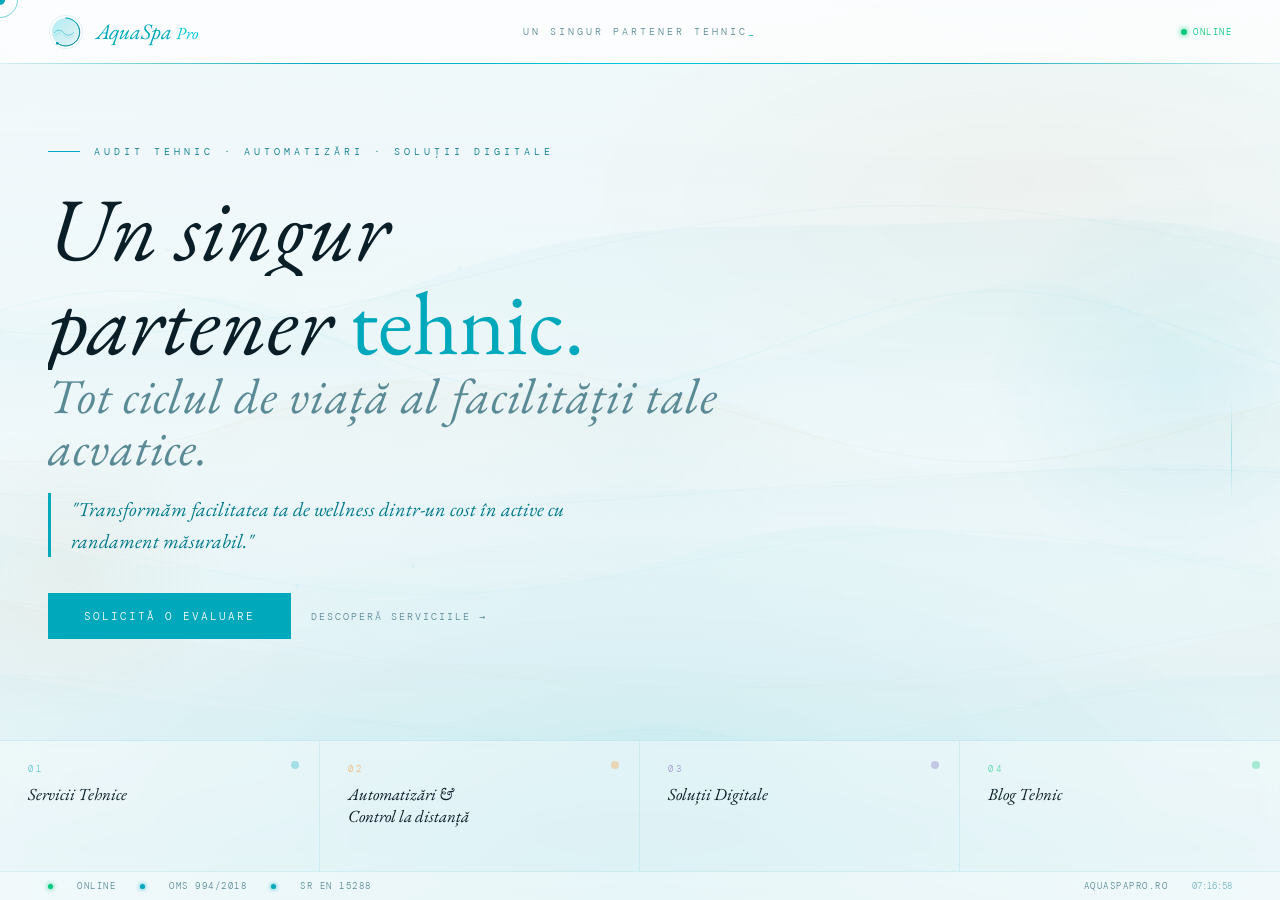
==== index.html @ 9b599cd8 "Remove incorrect legal entity association and add AquaSpa Pro structured data" ====
<!DOCTYPE html>
<html lang="ro">
<head>
<meta charset="UTF-8">
<meta name="viewport" content="width=device-width, initial-scale=1.0, maximum-scale=1.0, user-scalable=no">
<title>AquaSpa Pro</title>
<meta name="description" content="Proiectare, consultanta, automatizari si servicii tehnice pentru piscine, SPA si facilitati wellness - AquaSpa Pro.">
<link rel="canonical" href="https://www.aquaspapro.ro/">
<meta name="description" content="Proiectare, consultanță, automatizări și servicii tehnice pentru piscine, SPA și facilități wellness — AquaSpa Pro.">
<link rel="canonical" href="https://www.aquaspapro.ro/">
<link rel="preconnect" href="https://fonts.googleapis.com">
<link href="https://fonts.googleapis.com/css2?family=EB+Garamond:ital,wght@0,300;0,400;1,300;1,400&family=DM+Mono:wght@300;400&family=DM+Sans:wght@300;400;500&display=swap" rel="stylesheet">
<style>
*,*::before,*::after{box-sizing:border-box;margin:0;padding:0;}
:root{
  --teal:#00a8bc;--teal-light:#00c8dc;--teal-deep:#007a8a;--teal-pale:#e8f6f8;
  --gold:#c9a96e;--gold-light:#e8c98a;--gold-dark:#a07840;
  --coral:#ff6b6b;--coral-light:#ff8e8e;
  --green:#00c87a;--green-light:#00e890;
  --violet:#7c5cbf;--violet-light:#9b7de0;
  --amber:#ff9022;--amber-light:#ffb055;
  --white:#ffffff;--off-white:#f0f8fa;--light:#e0f2f5;
  --dark:#0a1e28;--mid:#1a3a45;--muted:#5a8a95;--text:#1a3a45;
  --serif:'EB Garamond',Georgia,serif;--mono:'DM Mono',monospace;--sans:'DM Sans',system-ui,sans-serif;
}
html,body{width:100%;height:100%;overflow:hidden;background:var(--off-white);color:var(--dark);font-family:var(--sans);font-weight:300;cursor:none;}

/* CURSOR */
#cursor{position:fixed;width:10px;height:10px;border-radius:50%;background:var(--teal);pointer-events:none;z-index:9999;transform:translate(-50%,-50%);transition:width .2s,height .2s,background .2s;}
#cursor-ring{position:fixed;width:36px;height:36px;border-radius:50%;border:1.5px solid rgba(0,168,188,0.5);pointer-events:none;z-index:9998;transform:translate(-50%,-50%);transition:width .15s,height .15s;}
body.hovering #cursor{width:16px;height:16px;background:var(--teal-light);}
body.hovering #cursor-ring{width:56px;height:56px;border-color:var(--teal);}

/* CANVAS */
#water-canvas{position:fixed;inset:0;width:100%;height:100%;z-index:0;}

/* LIGHT OVERLAY */
#overlay{position:fixed;inset:0;z-index:1;
  background:
    radial-gradient(ellipse 80% 60% at 50% 100%, rgba(0,168,188,0.12) 0%, transparent 70%),
    radial-gradient(ellipse 60% 40% at 80% 20%, rgba(201,169,110,0.08) 0%, transparent 60%),
    linear-gradient(180deg, rgba(240,248,250,0.85) 0%, rgba(240,248,250,0.5) 50%, rgba(220,240,244,0.9) 100%);
  pointer-events:none;
}

/* APP */
#app{position:fixed;inset:0;z-index:10;display:flex;flex-direction:column;}

/* HEADER */
header{
  display:grid;grid-template-columns:1fr auto 1fr;align-items:center;
  padding:0 48px;height:64px;
  background:rgba(255,255,255,0.7);
  backdrop-filter:blur(16px);
  border-bottom:1px solid rgba(0,168,188,0.15);
  position:relative;
}
header::after{
  content:'';position:absolute;bottom:-1px;left:0;right:0;height:1px;
  background:linear-gradient(90deg,transparent,var(--teal),var(--teal-light),var(--teal),transparent);
  animation:scanH 4s ease-in-out infinite;
}
@keyframes scanH{0%,100%{opacity:.4;}50%{opacity:1;}}

.logo{display:flex;align-items:center;gap:12px;text-decoration:none;}
.logo-text{font-family:var(--serif);font-style:italic;font-size:22px;}
.logo-text .a{color:var(--teal);}.logo-text .p{color:var(--teal-light);font-size:17px;}

.header-tagline{
  text-align:center;font-family:var(--mono);font-size:10px;
  letter-spacing:3px;text-transform:uppercase;color:var(--muted);
}
.header-tagline span{color:var(--teal);animation:blink 3s ease-in-out infinite;}
@keyframes blink{0%,90%,100%{opacity:1;}95%{opacity:.2;}}

.header-right{display:flex;justify-content:flex-end;align-items:center;gap:12px;}
.status-live{display:flex;align-items:center;gap:6px;font-family:var(--mono);font-size:9px;letter-spacing:1.5px;text-transform:uppercase;color:var(--green);}
.live-dot{width:6px;height:6px;border-radius:50%;background:var(--green);box-shadow:0 0 6px var(--green);animation:pd 2s infinite;}
@keyframes pd{0%,100%{opacity:1;}50%{opacity:.3;}}
.btn-portal{
  font-family:var(--mono);font-size:9px;letter-spacing:2px;text-transform:uppercase;
  color:var(--white);background:var(--teal);border:none;
  padding:8px 18px;cursor:none;text-decoration:none;
  transition:background .3s,transform .2s;
}
.btn-portal:hover{background:var(--teal-light);transform:translateY(-1px);}

/* HERO */
#hero{flex:1;display:flex;flex-direction:column;justify-content:center;padding:0 48px 20px;position:relative;}

.hero-pre{
  font-family:var(--mono);font-size:10px;letter-spacing:4px;text-transform:uppercase;
  color:var(--teal-deep);margin-bottom:24px;
  opacity:0;transform:translateY(20px);animation:sUp .8s ease .8s forwards;
  display:flex;align-items:center;gap:14px;
}
.hero-pre::before{content:'';width:32px;height:1px;background:var(--teal);}

.hero-title{
  font-family:var(--serif);font-style:italic;
  font-size:clamp(48px,7vw,96px);font-weight:300;line-height:1.05;max-width:800px;
}
.hero-title .ln{display:block;overflow:hidden;}
.hero-title .ln span{display:block;opacity:0;transform:translateY(100%);animation:lUp .9s cubic-bezier(.16,1,.3,1) forwards;}
.hero-title .ln:nth-child(1) span{animation-delay:1s;}
.hero-title .ln:nth-child(2) span{animation-delay:1.2s;}
.hero-title .ln:nth-child(3) span{animation-delay:1.4s;}
.hero-title em{font-style:normal;color:var(--teal);}
.hero-title .sub-line{font-size:.55em;color:var(--muted);letter-spacing:.02em;}

.hero-value{
  font-family:var(--serif);font-style:italic;font-size:clamp(15px,1.8vw,20px);
  color:var(--teal-deep);margin-top:20px;max-width:560px;line-height:1.6;
  border-left:3px solid var(--teal);padding-left:20px;
  opacity:0;animation:sUp .8s ease 1.8s forwards;
}

.hero-cta{
  margin-top:36px;display:flex;gap:20px;align-items:center;
  opacity:0;animation:sUp .8s ease 2s forwards;
}
.cta-main{
  font-family:var(--mono);font-size:11px;letter-spacing:2px;text-transform:uppercase;
  color:var(--white);background:var(--teal);border:none;
  padding:16px 36px;cursor:none;text-decoration:none;
  position:relative;overflow:hidden;transition:transform .2s;display:inline-block;
}
.cta-main::after{content:'';position:absolute;inset:0;background:var(--teal-light);transform:translateX(-101%);transition:transform .3s;}
.cta-main:hover{transform:translateY(-2px);}.cta-main:hover::after{transform:translateX(0);}
.cta-main span{position:relative;z-index:1;}
.cta-sec{
  font-family:var(--mono);font-size:10px;letter-spacing:2px;text-transform:uppercase;
  color:var(--muted);text-decoration:none;display:flex;align-items:center;gap:8px;transition:color .3s,gap .3s;
}
.cta-sec:hover{color:var(--teal);gap:14px;}

/* QUADRANTS */
#quads{
  display:grid;grid-template-columns:repeat(4,1fr);
  border-top:1px solid rgba(0,168,188,0.15);
  opacity:0;animation:fIn .8s ease 2.4s forwards;
  background:rgba(255,255,255,0.4);
  backdrop-filter:blur(8px);
}

.quad{
  padding:22px 28px;border-right:1px solid rgba(0,168,188,0.1);
  position:relative;overflow:hidden;cursor:none;
  text-decoration:none;color:var(--dark);
  transition:background .4s;display:block;
}
.quad:last-child{border-right:none;}

/* Each quad gets its own accent color */
.quad-1{--qc:var(--teal);}
.quad-2{--qc:var(--amber);}
.quad-3{--qc:var(--violet);}
.quad-4{--qc:var(--green);}

.quad:hover{background:rgba(255,255,255,0.6);}
.qline{
  position:absolute;top:0;left:0;right:0;height:3px;
  background:linear-gradient(90deg,transparent,var(--qc),transparent);
  transform:scaleX(0);transition:transform .5s ease;
}
.quad:hover .qline{transform:scaleX(1);}

.qnum{font-family:var(--mono);font-size:9px;letter-spacing:3px;color:var(--qc);margin-bottom:8px;opacity:0.6;}
.qtitle{
  font-family:var(--serif);font-style:italic;font-size:17px;
  color:var(--dark);margin-bottom:4px;line-height:1.3;
  transition:color .3s;
}
.quad:hover .qtitle{color:var(--qc);}
.qhint{
  font-size:11px;color:var(--muted);line-height:1.6;
  opacity:0;transform:translateY(6px);transition:opacity .3s,transform .3s;
}
.quad:hover .qhint{opacity:1;transform:translateY(0);}
.qarrow{
  position:absolute;right:18px;bottom:16px;font-size:16px;
  color:var(--qc);opacity:0;transition:opacity .3s,transform .3s;
}
.quad:hover .qarrow{opacity:1;transform:translateX(4px);}

/* quad color dot */
.qdot{
  position:absolute;right:20px;top:20px;
  width:8px;height:8px;border-radius:50%;
  background:var(--qc);opacity:0.3;
  transition:opacity .3s,transform .3s;
}
.quad:hover .qdot{opacity:0.8;transform:scale(1.4);}

/* STATUS BAR */
#sbar{
  display:flex;align-items:center;gap:24px;padding:8px 48px;
  border-top:1px solid rgba(0,168,188,0.12);
  background:rgba(255,255,255,0.6);backdrop-filter:blur(8px);
}
.sdot{width:5px;height:5px;border-radius:50%;}
.dg{background:var(--green);box-shadow:0 0 5px var(--green);animation:pd 2s infinite;}
.dt{background:var(--teal);box-shadow:0 0 4px var(--teal);}
.dgo{background:var(--gold);box-shadow:0 0 4px var(--gold);}
.stxt{font-family:var(--mono);font-size:9px;letter-spacing:1.5px;color:var(--muted);text-transform:uppercase;}
.ssep{flex:1;}
#clk{font-family:var(--mono);font-size:9px;color:rgba(0,120,138,0.5);}

/* DECORATIVE ELEMENTS */
.deco-circle-1{
  position:fixed;right:-100px;top:20%;width:400px;height:400px;border-radius:50%;
  background:radial-gradient(circle,rgba(0,168,188,0.08) 0%,transparent 70%);
  pointer-events:none;z-index:2;
  animation:floatCircle 6s ease-in-out infinite;
}
.deco-circle-2{
  position:fixed;left:-80px;bottom:20%;width:300px;height:300px;border-radius:50%;
  background:radial-gradient(circle,rgba(201,169,110,0.07) 0%,transparent 70%);
  pointer-events:none;z-index:2;
  animation:floatCircle 8s ease-in-out infinite reverse;
}
@keyframes floatCircle{0%,100%{transform:translateY(0);}50%{transform:translateY(-20px);}}

.vline{position:fixed;right:48px;top:50%;transform:translateY(-50%);width:1px;height:100px;z-index:5;background:linear-gradient(180deg,transparent,rgba(0,168,188,0.3),transparent);opacity:0;animation:fIn 1s ease 2.5s forwards;}

@keyframes fIn{from{opacity:0;}to{opacity:1;}}
@keyframes sUp{to{opacity:1;transform:translateY(0);}}
@keyframes lUp{to{opacity:1;transform:translateY(0);}}

@media(max-width:768px){
  html,body{overflow:auto;cursor:auto;}
  #cursor,#cursor-ring{display:none;}
  header{padding:0 20px;grid-template-columns:1fr 1fr;}
  .header-tagline{display:none;}
  #hero{padding:0 24px 16px;}
  .hero-title{font-size:clamp(38px,10vw,56px);}
  #quads{grid-template-columns:1fr 1fr;}
  #sbar{padding:8px 24px;flex-wrap:wrap;gap:12px;}
  .deco-circle-1,.deco-circle-2,.vline{display:none;}
}
</style>
<script type="application/ld+json">{"@context":"https://schema.org","@type":"Organization","name":"AquaSpa Pro","url":"https://www.aquaspapro.ro/"}</script>
</head>
<body>
<div id="cursor"></div>
<div id="cursor-ring"></div>
<canvas id="water-canvas"></canvas>
<div id="overlay"></div>
<div class="deco-circle-1"></div>
<div class="deco-circle-2"></div>
<div class="vline"></div>

<div id="app">
  <!-- HEADER -->
  <header>
    <a href="#" class="logo">
      <svg xmlns="http://www.w3.org/2000/svg" viewBox="0 0 200 200" width="36" height="36">
        <defs>
          <linearGradient id="g1" x1="0%" y1="0%" x2="100%" y2="100%"><stop offset="0%" stop-color="#00b4c8"/><stop offset="100%" stop-color="#007a8a"/></linearGradient>
          <linearGradient id="g2" x1="0%" y1="0%" x2="100%" y2="100%"><stop offset="0%" stop-color="#00c8dc" stop-opacity="0.3"/><stop offset="100%" stop-color="#00a0b4" stop-opacity="0.08"/></linearGradient>
          <filter id="gw"><feGaussianBlur stdDeviation="3" result="b"/><feMerge><feMergeNode in="b"/><feMergeNode in="SourceGraphic"/></feMerge></filter>
        </defs>
        <circle cx="100" cy="100" r="92" fill="none" stroke="url(#g1)" stroke-width="1.5" opacity="0.4"/>
        <circle cx="100" cy="100" r="78" fill="url(#g2)"/>
        <path d="M100,22 A78,78 0 1,1 51,162" fill="none" stroke="url(#g1)" stroke-width="4" stroke-linecap="round" filter="url(#gw)"/>
        <circle cx="51" cy="162" r="6.5" fill="url(#g1)" filter="url(#gw)"/>
        <path d="M36,104 C52,85 70,85 87,104 C104,123 122,123 142,104" fill="none" stroke="#00a8bc" stroke-width="3" stroke-linecap="round"/>
        <path d="M39,120 C55,101 73,101 90,120 C107,139 124,139 142,121" fill="none" stroke="#00a8bc" stroke-width="1.5" stroke-linecap="round" opacity="0.5"/>
      </svg>
      <div class="logo-text"><span class="a">AquaSpa</span> <span class="p">Pro</span></div>
    </a>

    <div class="header-tagline">Un singur partener tehnic<span>_</span></div>

    <div class="header-right">
      <div class="status-live"><div class="live-dot"></div>Online</div>
    </div>
  </header>

  <!-- HERO -->
  <section id="hero">
    <div class="hero-pre">Audit tehnic · Automatizări · Soluții digitale</div>
    <h1 class="hero-title">
      <span class="ln"><span>Un singur</span></span>
      <span class="ln"><span>partener <em>tehnic.</em></span></span>
      <span class="ln"><span class="sub-line">Tot ciclul de viață al facilității tale acvatice.</span></span>
    </h1>
    <p class="hero-value">"Transformăm facilitatea ta de wellness dintr-un cost în active cu randament măsurabil."</p>
    <div class="hero-cta">
      <a href="mailto:office@aquaspapro.ro" class="cta-main"><span>Solicită o evaluare</span></a>
      <a href="servicii-tehnice.html" class="cta-sec">Descoperă serviciile →</a>
    </div>
  </section>

  <!-- QUADRANTS -->
  <div id="quads">
    <a href="servicii-tehnice.html" class="quad quad-1">
      <div class="qline"></div>
      <div class="qdot"></div>
      <div class="qnum">01</div>
      <div class="qtitle">Servicii Tehnice</div>
      <div class="qhint">Audit · Eficientizare · Conformitate · Mentenanță</div>
      <div class="qarrow">→</div>
    </a>
    <a href="automatizari.html" class="quad quad-2">
      <div class="qline"></div>
      <div class="qdot"></div>
      <div class="qnum">02</div>
      <div class="qtitle">Automatizări &<br>Control la distanță</div>
      <div class="qhint">Controllere · WiFi · Alerte automate</div>
      <div class="qarrow">→</div>
    </a>
    <a href="solutii-digitale.html" class="quad quad-3">
      <div class="qline"></div>
      <div class="qdot"></div>
      <div class="qnum">03</div>
      <div class="qtitle">Soluții Digitale</div>
      <div class="qhint">FacilityOS · Monitorizare dedicată</div>
      <div class="qarrow">→</div>
    </a>
    <a href="blog.html" class="quad quad-4">
      <div class="qline"></div>
      <div class="qdot"></div>
      <div class="qnum">04</div>
      <div class="qtitle">Blog Tehnic</div>
      <div class="qhint">OMS 994/2018 · Hidraulică · Chimie</div>
      <div class="qarrow">→</div>
    </a>
  </div>

  <!-- STATUS BAR -->
  <div id="sbar">
    <div class="sdot dg"></div><div class="stxt">Online</div>
    <div class="sdot dt"></div><div class="stxt">OMS 994/2018</div>
    <div class="sdot dt"></div><div class="stxt">SR EN 15288</div>
    <div class="ssep"></div>
    <div class="stxt">aquaspapro.ro</div>
    <div id="clk"></div>
  </div>
</div>

<script>
// CURSOR
const cur=document.getElementById('cursor'),ring=document.getElementById('cursor-ring');
let mx=0,my=0,rx=0,ry=0;
document.addEventListener('mousemove',e=>{mx=e.clientX;my=e.clientY;cur.style.left=mx+'px';cur.style.top=my+'px';});
(function a(){rx+=(mx-rx)*.12;ry+=(my-ry)*.12;ring.style.left=rx+'px';ring.style.top=ry+'px';requestAnimationFrame(a);})();
document.querySelectorAll('a,button').forEach(el=>{
  el.addEventListener('mouseenter',()=>document.body.classList.add('hovering'));
  el.addEventListener('mouseleave',()=>document.body.classList.remove('hovering'));
});

// WATER — light teal waves on pale background
const cv=document.getElementById('water-canvas'),cx=cv.getContext('2d');
let W,H,t=0;
function rsz(){W=cv.width=window.innerWidth;H=cv.height=window.innerHeight;}
rsz();window.addEventListener('resize',rsz);

const WV=[];
for(let i=0;i<8;i++) WV.push({
  amp:20+Math.random()*50,freq:.003+Math.random()*.005,
  spd:.15+Math.random()*.35,ph:Math.random()*Math.PI*2,
  yB:.3+(i/8)*.65,al:.04+Math.random()*.08,lw:.5+Math.random()*1.5,
  color: i%3===0?'rgba(0,168,188,A)': i%3===1?'rgba(0,200,220,A)':'rgba(201,169,110,A)'
});

let mX=W/2,mY=H/2;
document.addEventListener('mousemove',e=>{mX=e.clientX;mY=e.clientY;});

const pts=[];
for(let i=0;i<60;i++) pts.push({
  x:Math.random()*2000,y:Math.random()*1200,
  vx:(Math.random()-.5)*.3,vy:-Math.random()*.4-.1,
  r:Math.random()*2+.5,a:Math.random()*.15+.03,lf:Math.random(),
  c:Math.random()>.7?'rgba(201,169,110,A)':'rgba(0,168,188,A)'
});

(function draw(){
  cx.clearRect(0,0,W,H);

  // subtle bg gradient
  const bg=cx.createRadialGradient(W*.5,H*.8,0,W*.5,H*.8,W*.8);
  bg.addColorStop(0,'rgba(0,168,188,0.06)');bg.addColorStop(1,'rgba(240,248,250,0)');
  cx.fillStyle=bg;cx.fillRect(0,0,W,H);

  // mouse ripple
  const mg=cx.createRadialGradient(mX,mY,0,mX,mY,160);
  mg.addColorStop(0,'rgba(0,168,188,0.04)');mg.addColorStop(1,'rgba(0,168,188,0)');
  cx.fillStyle=mg;cx.fillRect(0,0,W,H);

  WV.forEach((w,i)=>{
    const yB=H*w.yB;
    const mi=Math.exp(-Math.pow((0-mX)/400,2))*Math.sin(t+i)*8;
    cx.beginPath();cx.moveTo(0,yB);
    for(let x=0;x<=W;x+=4){
      const mif=Math.exp(-Math.pow((x-mX)/350,2))*Math.sin(t*2+i)*8;
      cx.lineTo(x,yB+Math.sin(x*w.freq+t*w.spd+w.ph)*w.amp+Math.sin(x*w.freq*2.3+t*w.spd*.7)*(w.amp*.25)+mif);
    }
    cx.lineTo(W,H);cx.lineTo(0,H);cx.closePath();
    const col=w.color.replace('A',w.al*.7);
    const gr=cx.createLinearGradient(0,yB-w.amp,0,yB+w.amp*2);
    gr.addColorStop(0,w.color.replace('A',w.al));gr.addColorStop(1,w.color.replace('A',0));
    cx.fillStyle=gr;cx.fill();
    // stroke
    cx.beginPath();cx.moveTo(0,yB+Math.sin(w.ph)*w.amp);
    for(let x=0;x<=W;x+=4) cx.lineTo(x,yB+Math.sin(x*w.freq+t*w.spd+w.ph)*w.amp);
    cx.strokeStyle=w.color.replace('A',w.al*1.8);cx.lineWidth=w.lw;cx.stroke();
  });

  // particles
  pts.forEach(p=>{
    p.x+=p.vx;p.y+=p.vy;p.lf+=.0015;
    if(p.y<-5||p.lf>1){p.x=Math.random()*W;p.y=H+5;p.lf=0;}
    const al=p.a*Math.sin(p.lf*Math.PI);
    cx.beginPath();cx.arc(p.x,p.y,p.r,0,Math.PI*2);
    cx.fillStyle=p.c.replace('A',al);cx.fill();
  });

  t+=.016;requestAnimationFrame(draw);
})();

// CLOCK
(function tick(){document.getElementById('clk').textContent=new Date().toLocaleTimeString('ro-RO',{hour12:false});setTimeout(tick,1000);})();
</script>
</body>
</html>
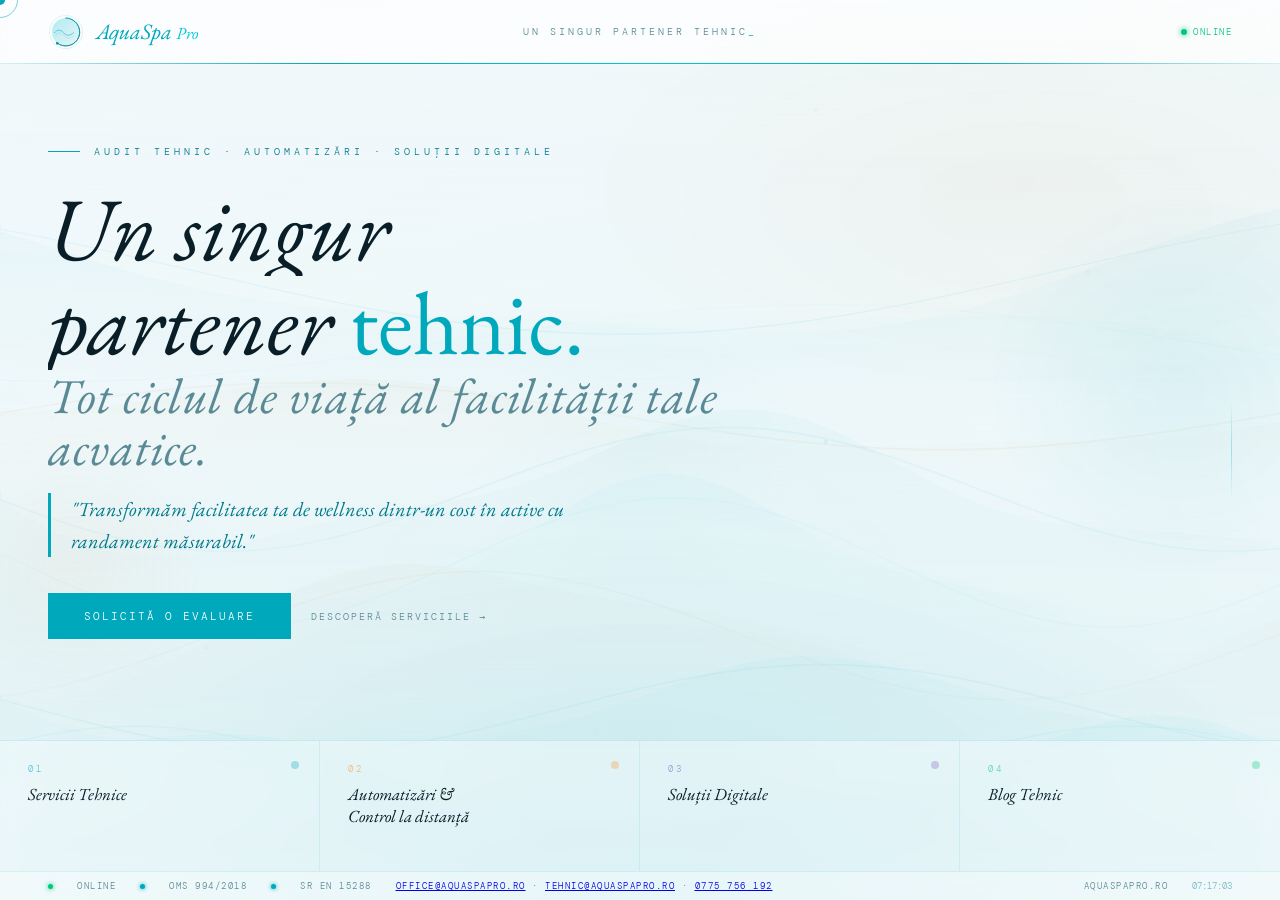
==== commit 3e3a1288: "Add AquaSpa Pro contact details" ====
--- a/index.html
+++ b/index.html
@@ -239,7 +239,7 @@
   .deco-circle-1,.deco-circle-2,.vline{display:none;}
 }
 </style>
-<script type="application/ld+json">{"@context":"https://schema.org","@type":"Organization","name":"AquaSpa Pro","url":"https://www.aquaspapro.ro/"}</script>
+<script type="application/ld+json">{"@context":"https://schema.org","@type":"Organization","name":"AquaSpa Pro","url":"https://www.aquaspapro.ro/","email":["mailto:office@aquaspapro.ro","mailto:tehnic@aquaspapro.ro"],"telephone":"+40775756192"}</script>
 </head>
 <body>
 <div id="cursor"></div>
@@ -333,6 +333,7 @@
     <div class="sdot dg"></div><div class="stxt">Online</div>
     <div class="sdot dt"></div><div class="stxt">OMS 994/2018</div>
     <div class="sdot dt"></div><div class="stxt">SR EN 15288</div>
+    <div class="stxt"><a href="mailto:office@aquaspapro.ro">office@aquaspapro.ro</a> · <a href="mailto:tehnic@aquaspapro.ro">tehnic@aquaspapro.ro</a> · <a href="tel:+40775756192">0775 756 192</a></div>
     <div class="ssep"></div>
     <div class="stxt">aquaspapro.ro</div>
     <div id="clk"></div>
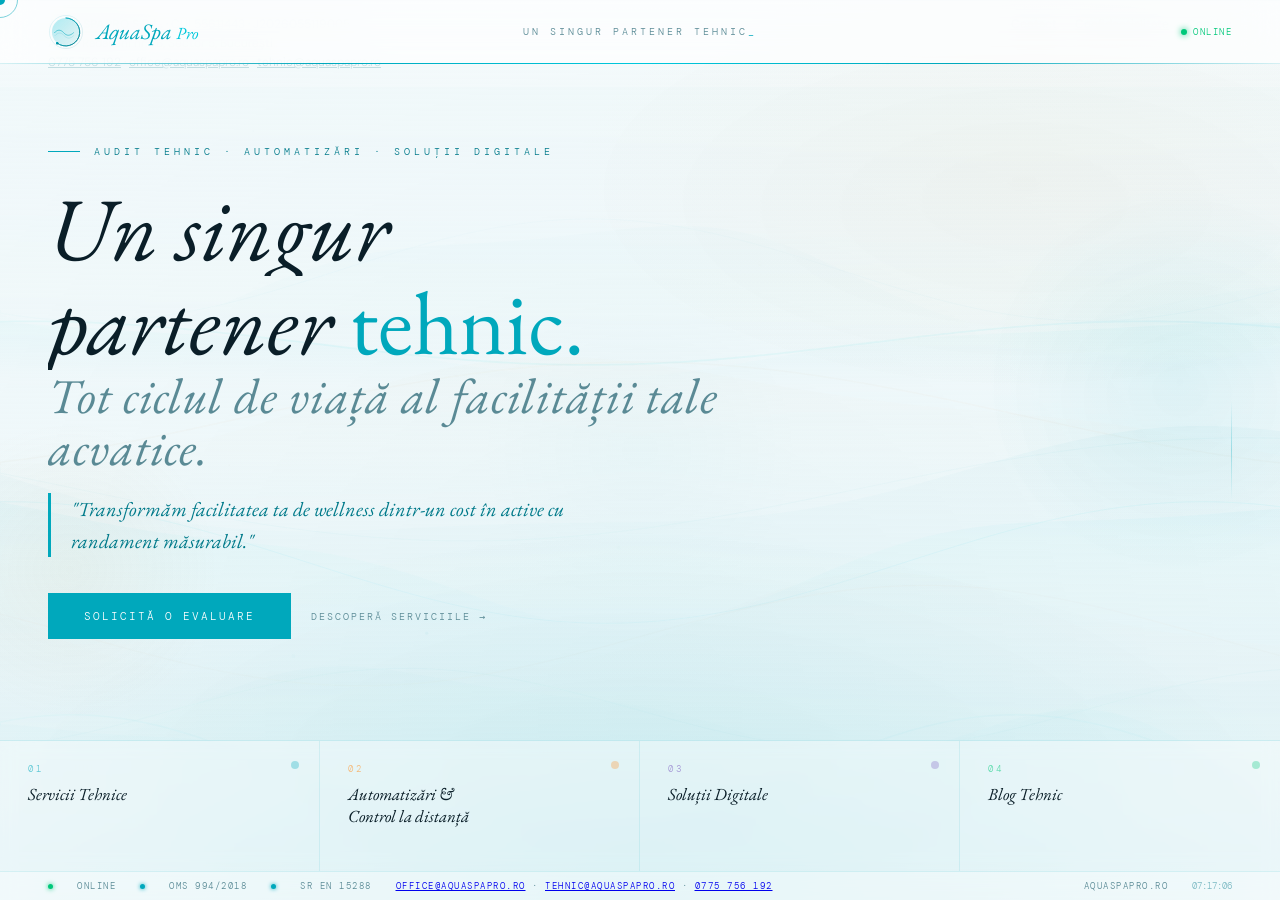
==== commit c4cbf716: "Add legal identity footer and improve accessibility" ====
--- a/index.html
+++ b/index.html
@@ -4,8 +4,6 @@
 <meta charset="UTF-8">
 <meta name="viewport" content="width=device-width, initial-scale=1.0, maximum-scale=1.0, user-scalable=no">
 <title>AquaSpa Pro</title>
-<meta name="description" content="Proiectare, consultanta, automatizari si servicii tehnice pentru piscine, SPA si facilitati wellness - AquaSpa Pro.">
-<link rel="canonical" href="https://www.aquaspapro.ro/">
 <meta name="description" content="Proiectare, consultanță, automatizări și servicii tehnice pentru piscine, SPA și facilități wellness — AquaSpa Pro.">
 <link rel="canonical" href="https://www.aquaspapro.ro/">
 <link rel="preconnect" href="https://fonts.googleapis.com">
@@ -238,8 +236,9 @@
   #sbar{padding:8px 24px;flex-wrap:wrap;gap:12px;}
   .deco-circle-1,.deco-circle-2,.vline{display:none;}
 }
+.legal-footer{background:#fff;color:#173843;border-top:1px solid #b8dfe5;padding:14px 48px;font-size:12px;line-height:1.6;display:flex;justify-content:space-between;gap:24px;flex-wrap:wrap}.legal-footer strong{color:#073b45}.legal-footer a{color:#006f7d;text-decoration:underline}.legal-links{display:flex;gap:18px;flex-wrap:wrap}@media(max-width:768px){.legal-footer{padding:14px 24px}#app{position:relative;min-height:100vh}html,body{height:auto;overflow:auto}}
 </style>
-<script type="application/ld+json">{"@context":"https://schema.org","@type":"Organization","name":"AquaSpa Pro","url":"https://www.aquaspapro.ro/","email":["mailto:office@aquaspapro.ro","mailto:tehnic@aquaspapro.ro"],"telephone":"+40775756192"}</script>
+<script type="application/ld+json">{"@context":"https://schema.org","@type":"Organization","name":"AquaSpa Pro","legalName":"AQUASPAPRO S.R.L.","url":"https://www.aquaspapro.ro/","email":["mailto:office@aquaspapro.ro","mailto:tehnic@aquaspapro.ro"],"telephone":"+40775756192","taxID":"55611443","address":{"@type":"PostalAddress","streetAddress":"Aleea Rădășeni nr. 7B","addressLocality":"București","addressRegion":"Sector 5","addressCountry":"RO"}}</script>
 </head>
 <body>
 <div id="cursor"></div>
@@ -339,6 +338,10 @@
     <div id="clk"></div>
   </div>
 </div>
+<footer class="legal-footer" aria-label="Informații juridice și contact">
+<div><strong>AQUASPAPRO S.R.L.</strong> · CUI 55611443 · J2026055119005<br>Aleea Rădășeni nr. 7B, Sector 5, București<br><a href="tel:+40775756192">0775 756 192</a> · <a href="mailto:office@aquaspapro.ro">office@aquaspapro.ro</a> · <a href="mailto:tehnic@aquaspapro.ro">tehnic@aquaspapro.ro</a></div>
+<nav class="legal-links" aria-label="Informații legale"><a href="contact.html">Contact</a><a href="confidentialitate.html">Confidențialitate</a><a href="cookies.html">Cookies</a></nav>
+</footer>
 
 <script>
 // CURSOR
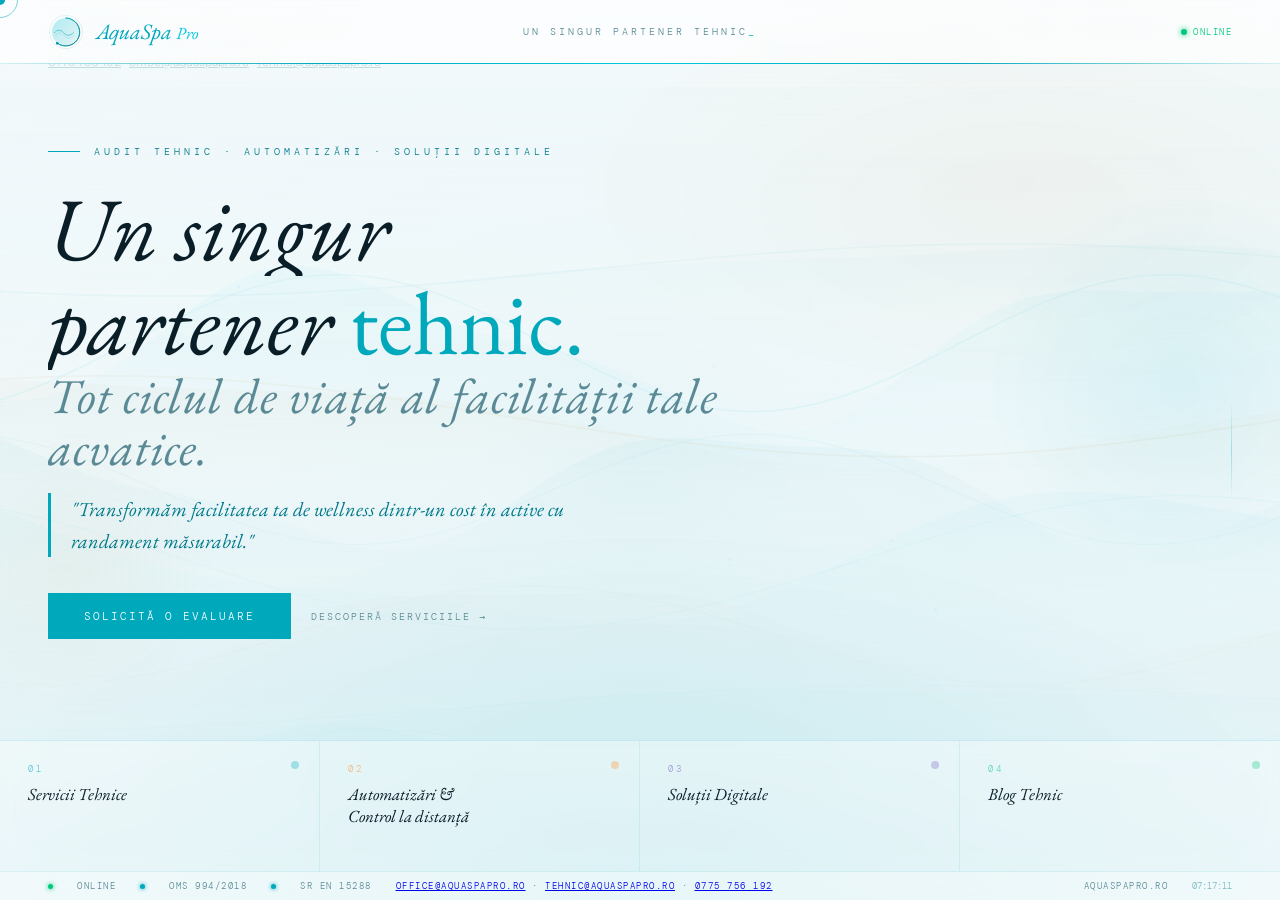
==== commit e2abb95c: "Add current ANPC SAL consumer information" ====
--- a/index.html
+++ b/index.html
@@ -237,6 +237,7 @@
   .deco-circle-1,.deco-circle-2,.vline{display:none;}
 }
 .legal-footer{background:#fff;color:#173843;border-top:1px solid #b8dfe5;padding:14px 48px;font-size:12px;line-height:1.6;display:flex;justify-content:space-between;gap:24px;flex-wrap:wrap}.legal-footer strong{color:#073b45}.legal-footer a{color:#006f7d;text-decoration:underline}.legal-links{display:flex;gap:18px;flex-wrap:wrap}@media(max-width:768px){.legal-footer{padding:14px 24px}#app{position:relative;min-height:100vh}html,body{height:auto;overflow:auto}}
+.anpc-sal{display:inline-flex;align-items:center;margin-top:8px;font-weight:600;color:#006f7d;text-decoration:underline}
 </style>
 <script type="application/ld+json">{"@context":"https://schema.org","@type":"Organization","name":"AquaSpa Pro","legalName":"AQUASPAPRO S.R.L.","url":"https://www.aquaspapro.ro/","email":["mailto:office@aquaspapro.ro","mailto:tehnic@aquaspapro.ro"],"telephone":"+40775756192","taxID":"55611443","address":{"@type":"PostalAddress","streetAddress":"Aleea Rădășeni nr. 7B","addressLocality":"București","addressRegion":"Sector 5","addressCountry":"RO"}}</script>
 </head>
@@ -340,7 +341,7 @@
 </div>
 <footer class="legal-footer" aria-label="Informații juridice și contact">
 <div><strong>AQUASPAPRO S.R.L.</strong> · CUI 55611443 · J2026055119005<br>Aleea Rădășeni nr. 7B, Sector 5, București<br><a href="tel:+40775756192">0775 756 192</a> · <a href="mailto:office@aquaspapro.ro">office@aquaspapro.ro</a> · <a href="mailto:tehnic@aquaspapro.ro">tehnic@aquaspapro.ro</a></div>
-<nav class="legal-links" aria-label="Informații legale"><a href="contact.html">Contact</a><a href="confidentialitate.html">Confidențialitate</a><a href="cookies.html">Cookies</a></nav>
+<nav class="legal-links" aria-label="Informații legale"><a class="anpc-sal" href="https://reclamatiisal.anpc.ro/" rel="noopener noreferrer">Soluționarea Alternativă a Litigiilor (SAL)</a><a href="contact.html">Contact</a><a href="confidentialitate.html">Confidențialitate</a><a href="cookies.html">Cookies</a></nav>
 </footer>
 
 <script>
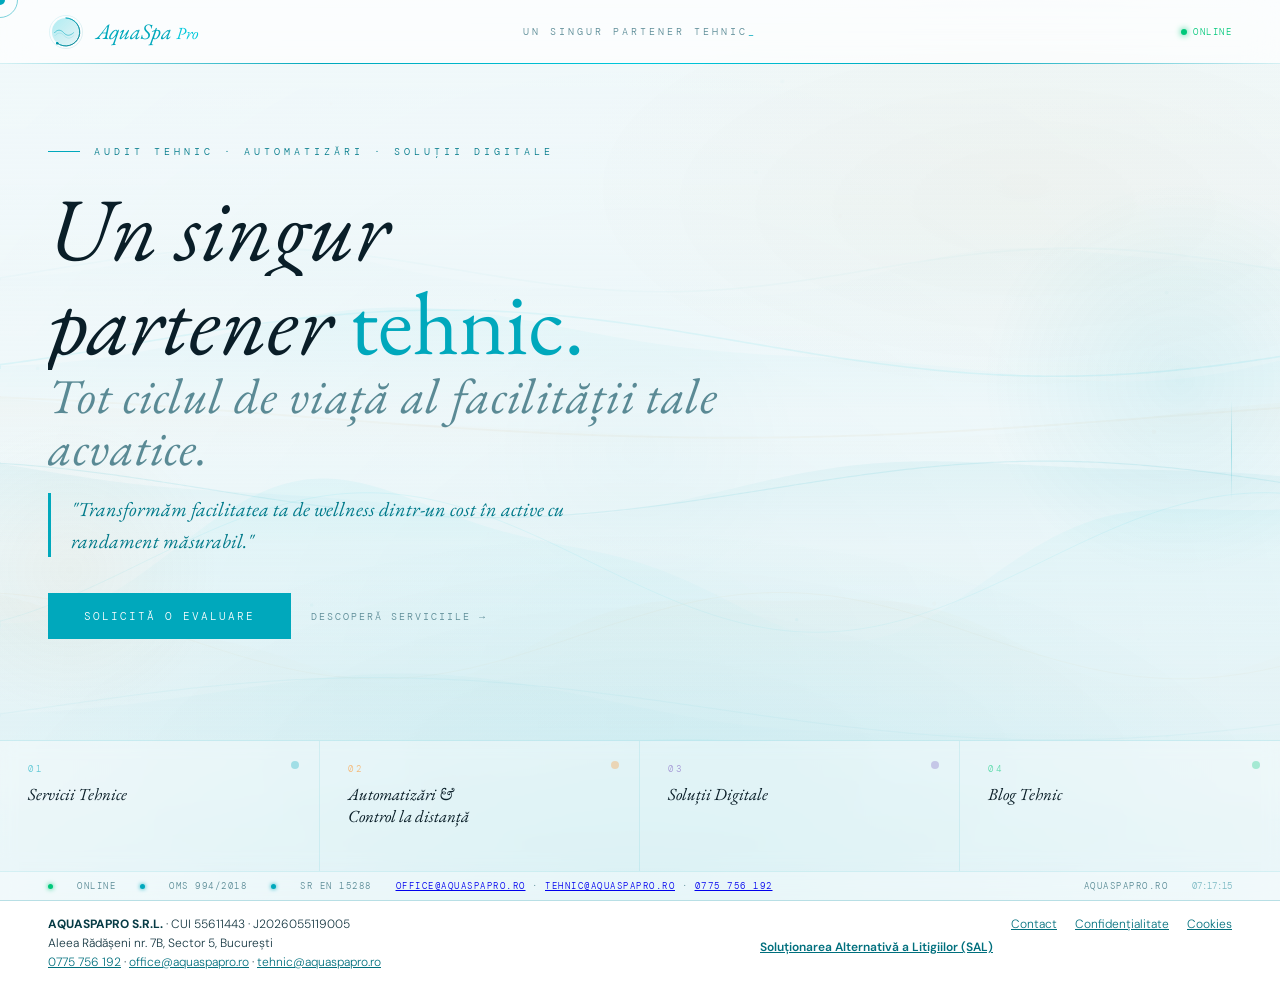
==== commit fc98356b: "Fix legal footer visibility and cookie identity" ====
--- a/index.html
+++ b/index.html
@@ -238,6 +238,9 @@
 }
 .legal-footer{background:#fff;color:#173843;border-top:1px solid #b8dfe5;padding:14px 48px;font-size:12px;line-height:1.6;display:flex;justify-content:space-between;gap:24px;flex-wrap:wrap}.legal-footer strong{color:#073b45}.legal-footer a{color:#006f7d;text-decoration:underline}.legal-links{display:flex;gap:18px;flex-wrap:wrap}@media(max-width:768px){.legal-footer{padding:14px 24px}#app{position:relative;min-height:100vh}html,body{height:auto;overflow:auto}}
 .anpc-sal{display:inline-flex;align-items:center;margin-top:8px;font-weight:600;color:#006f7d;text-decoration:underline}
+/* LEGAL FOOTER VISIBILITY FIX */
+html,body{height:auto;min-height:100%;overflow:auto}
+#app{position:relative;inset:auto;min-height:100vh}
 </style>
 <script type="application/ld+json">{"@context":"https://schema.org","@type":"Organization","name":"AquaSpa Pro","legalName":"AQUASPAPRO S.R.L.","url":"https://www.aquaspapro.ro/","email":["mailto:office@aquaspapro.ro","mailto:tehnic@aquaspapro.ro"],"telephone":"+40775756192","taxID":"55611443","address":{"@type":"PostalAddress","streetAddress":"Aleea Rădășeni nr. 7B","addressLocality":"București","addressRegion":"Sector 5","addressCountry":"RO"}}</script>
 </head>
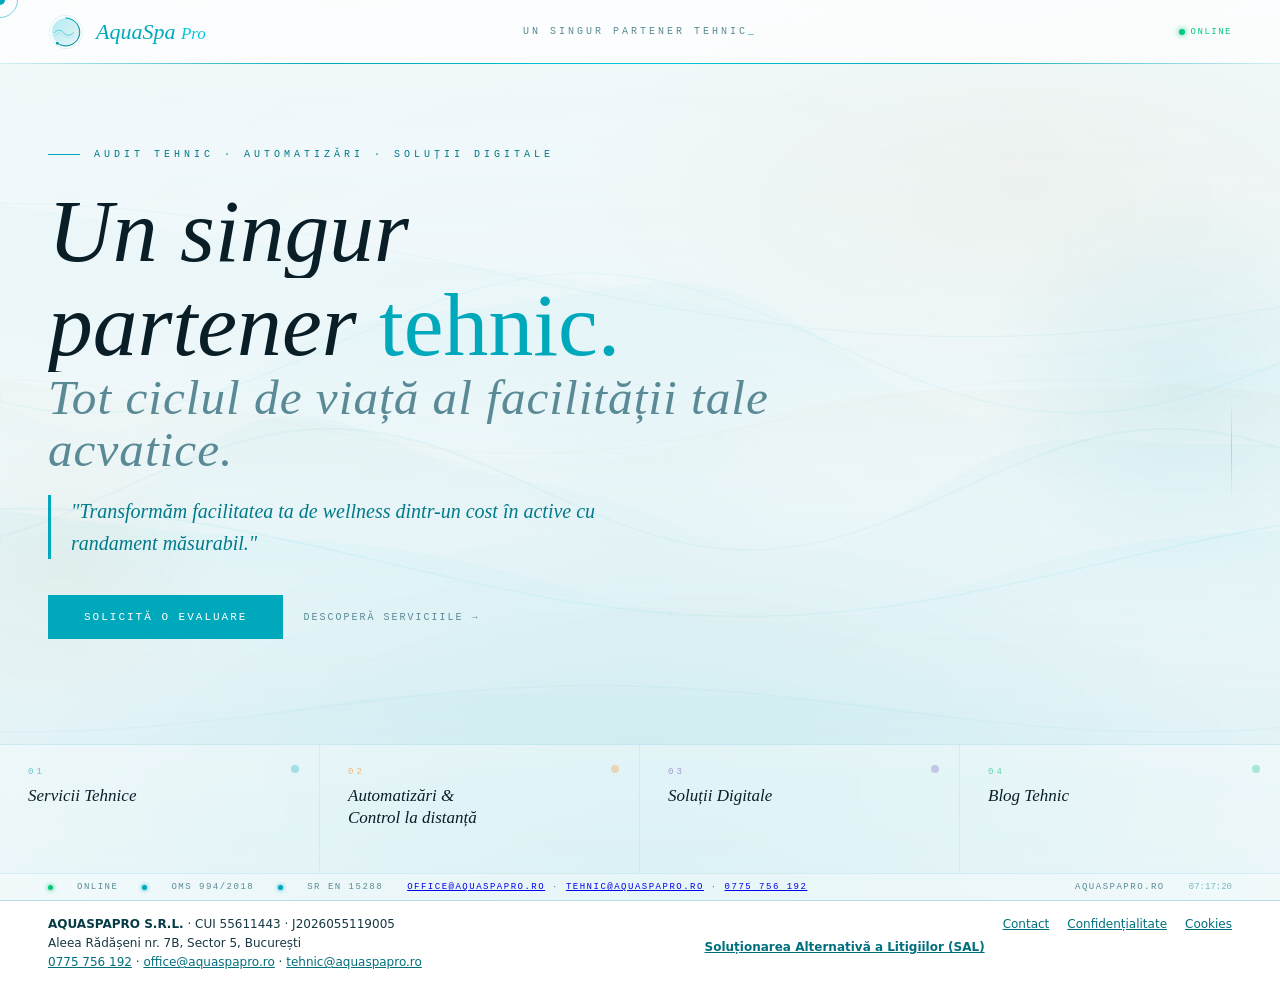
==== commit 5110883b: "Remove external Google Fonts dependency" ====
--- a/index.html
+++ b/index.html
@@ -6,8 +6,6 @@
 <title>AquaSpa Pro</title>
 <meta name="description" content="Proiectare, consultanță, automatizări și servicii tehnice pentru piscine, SPA și facilități wellness — AquaSpa Pro.">
 <link rel="canonical" href="https://www.aquaspapro.ro/">
-<link rel="preconnect" href="https://fonts.googleapis.com">
-<link href="https://fonts.googleapis.com/css2?family=EB+Garamond:ital,wght@0,300;0,400;1,300;1,400&family=DM+Mono:wght@300;400&family=DM+Sans:wght@300;400;500&display=swap" rel="stylesheet">
 <style>
 *,*::before,*::after{box-sizing:border-box;margin:0;padding:0;}
 :root{
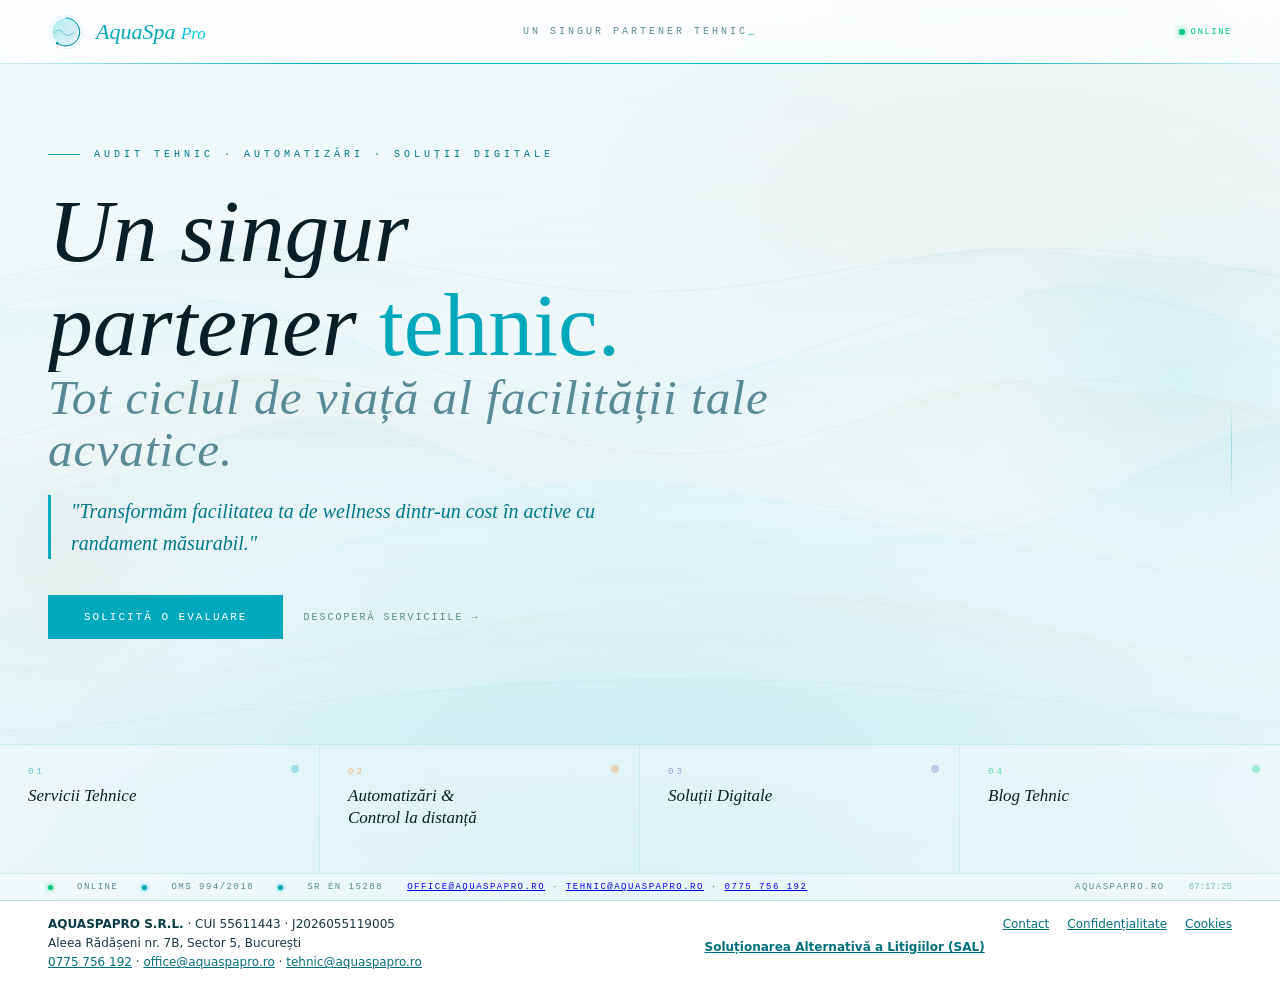
==== commit 415bb84e: "Improve keyboard focus cursor and reduced motion accessibility" ====
--- a/index.html
+++ b/index.html
@@ -239,6 +239,10 @@
 /* LEGAL FOOTER VISIBILITY FIX */
 html,body{height:auto;min-height:100%;overflow:auto}
 #app{position:relative;inset:auto;min-height:100vh}
+/* ACCESSIBILITY */
+:focus-visible{outline:3px solid #007a8a;outline-offset:3px}
+@media (pointer:fine){html,body,a,button{cursor:auto!important}#cursor,#cursor-ring{display:none!important}}
+@media (prefers-reduced-motion:reduce){*,*::before,*::after{animation-duration:.01ms!important;animation-iteration-count:1!important;transition-duration:.01ms!important;scroll-behavior:auto!important}}
 </style>
 <script type="application/ld+json">{"@context":"https://schema.org","@type":"Organization","name":"AquaSpa Pro","legalName":"AQUASPAPRO S.R.L.","url":"https://www.aquaspapro.ro/","email":["mailto:office@aquaspapro.ro","mailto:tehnic@aquaspapro.ro"],"telephone":"+40775756192","taxID":"55611443","address":{"@type":"PostalAddress","streetAddress":"Aleea Rădășeni nr. 7B","addressLocality":"București","addressRegion":"Sector 5","addressCountry":"RO"}}</script>
 </head>
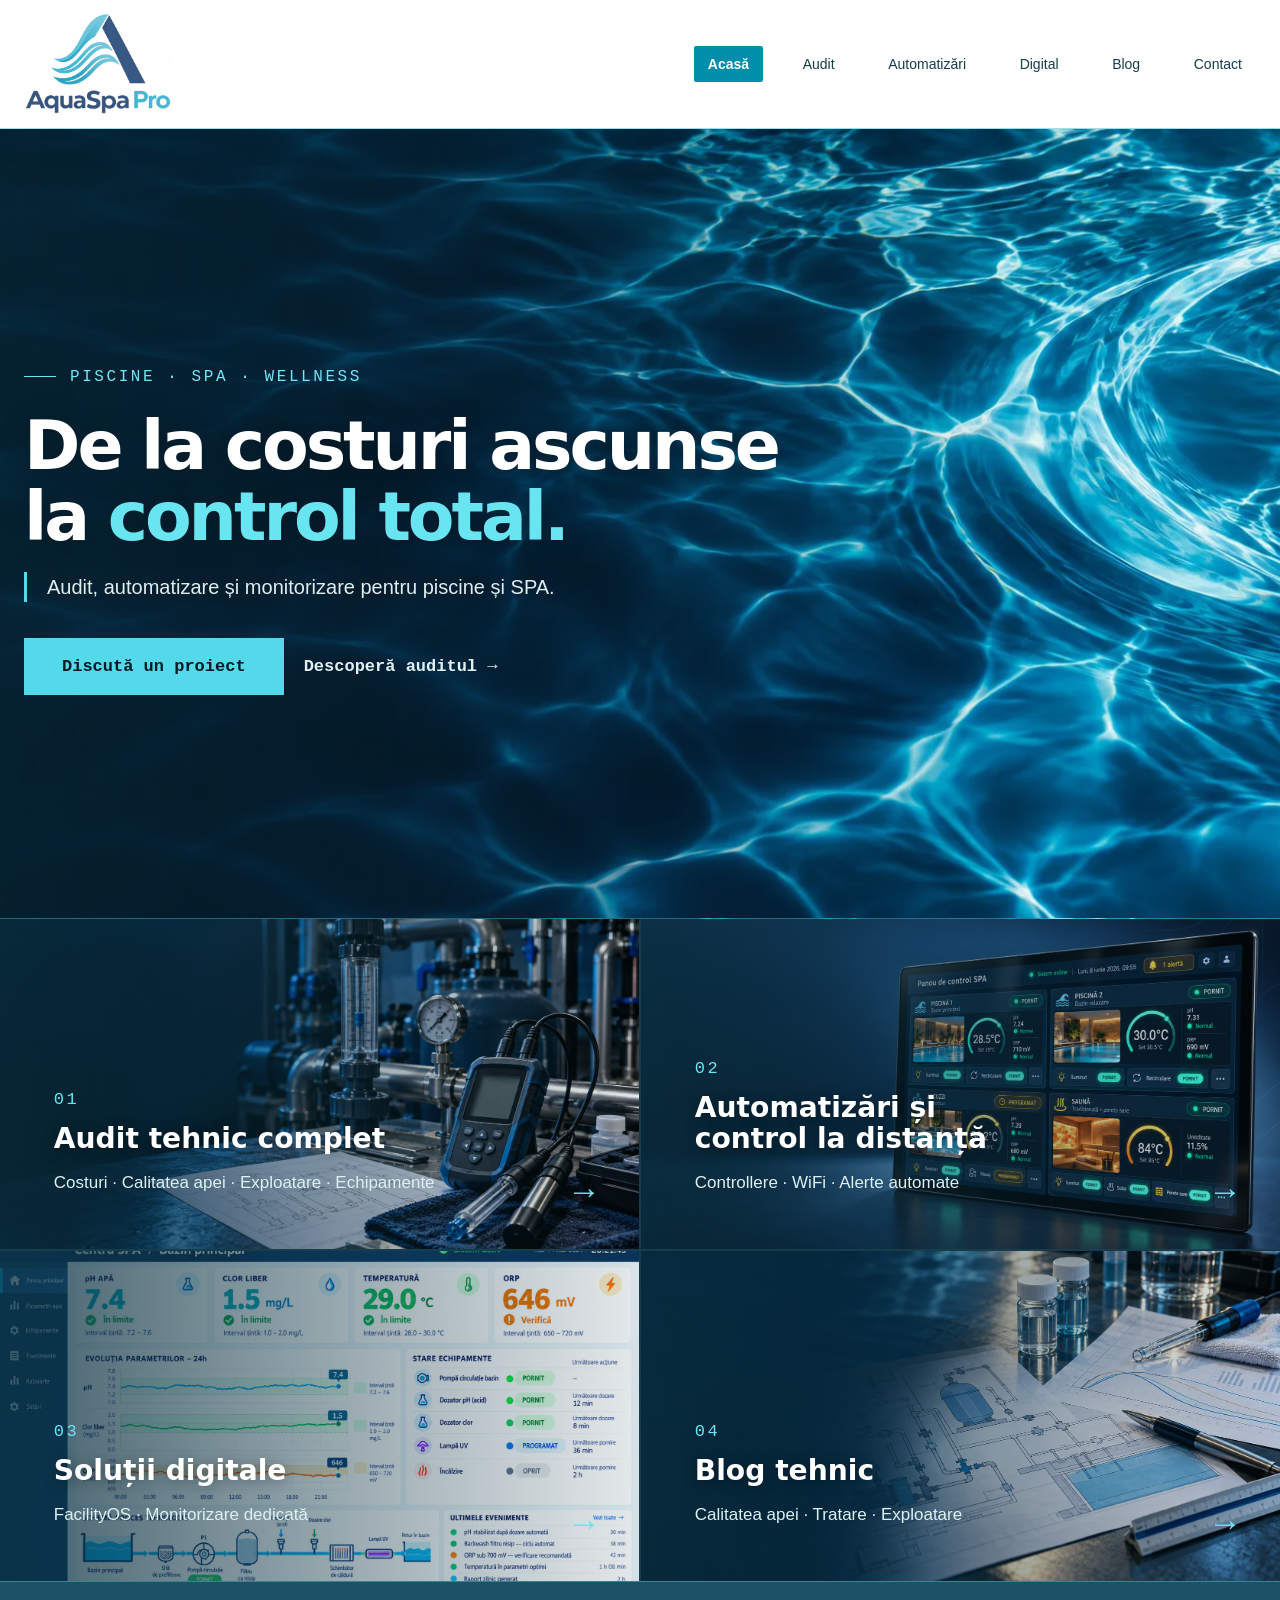
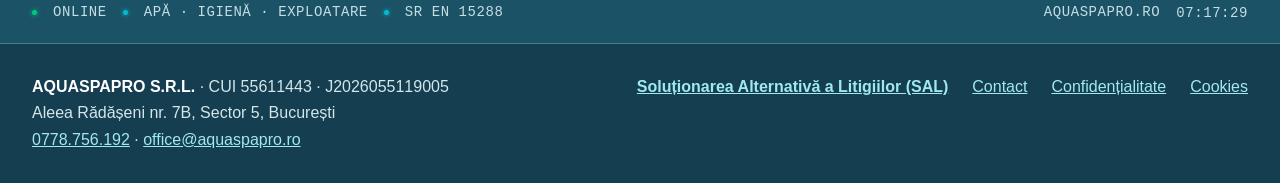
==== commit f8867fd0: "Implement approved AquaSpa Pro site updates" ====
--- a/index.html
+++ b/index.html
@@ -2,8 +2,8 @@
 <html lang="ro">
 <head>
 <meta charset="UTF-8">
-<meta name="viewport" content="width=device-width, initial-scale=1.0, maximum-scale=1.0, user-scalable=no">
-<title>AquaSpa Pro</title>
+<meta name="viewport" content="width=device-width, initial-scale=1.0">
+<title>AquaSpa Pro — Piscine, SPA și wellness</title>
 <meta name="description" content="Proiectare, consultanță, automatizări și servicii tehnice pentru piscine, SPA și facilități wellness — AquaSpa Pro.">
 <link rel="canonical" href="https://www.aquaspapro.ro/">
 <style>
@@ -170,12 +170,12 @@
 .quad:hover .qtitle{color:var(--qc);}
 .qhint{
   font-size:11px;color:var(--muted);line-height:1.6;
-  opacity:0;transform:translateY(6px);transition:opacity .3s,transform .3s;
+  opacity:1;transform:none;transition:opacity .3s,transform .3s;
 }
 .quad:hover .qhint{opacity:1;transform:translateY(0);}
 .qarrow{
   position:absolute;right:18px;bottom:16px;font-size:16px;
-  color:var(--qc);opacity:0;transition:opacity .3s,transform .3s;
+  color:var(--qc);opacity:1;transition:opacity .3s,transform .3s;
 }
 .quad:hover .qarrow{opacity:1;transform:translateX(4px);}
 
@@ -243,10 +243,41 @@
 :focus-visible{outline:3px solid #007a8a;outline-offset:3px}
 @media (pointer:fine){html,body,a,button{cursor:auto!important}#cursor,#cursor-ring{display:none!important}}
 @media (prefers-reduced-motion:reduce){*,*::before,*::after{animation-duration:.01ms!important;animation-iteration-count:1!important;transition-duration:.01ms!important;scroll-behavior:auto!important}}
+
+/* Remodel: clear navigation, readable service cards, fluid page height. */
+#app{min-height:0}
+header{display:flex;justify-content:space-between;gap:24px;min-height:78px;height:auto;padding:12px max(24px,calc((100vw - 1280px)/2));}
+.home-nav{display:flex;align-items:center;gap:clamp(12px,2vw,28px);flex-wrap:wrap;justify-content:flex-end}
+.home-nav a{color:#315b66;text-decoration:none;font-size:14px;font-weight:500;white-space:nowrap;padding:10px 2px}
+.home-nav a:hover{color:#007a8a}
+.home-nav .home-contact{color:#fff;background:#007a8a;padding:12px 18px;border-radius:4px}
+.home-nav .home-contact:hover{color:#fff;background:#075e6a}
+#hero{min-height:520px;padding:80px max(24px,calc((100vw - 1280px)/2)) 64px}
+.hero-title{max-width:1000px;font-style:normal;font-weight:400;font-size:clamp(48px,7vw,102px);letter-spacing:-.04em}
+.hero-title em{font-style:italic}
+.hero-value{max-width:660px;font-family:var(--sans);font-style:normal;font-size:clamp(17px,1.8vw,22px);color:#315b66;line-height:1.55}
+.hero-pre{font-size:13px;letter-spacing:.12em}
+.hero-cta{flex-wrap:wrap}
+.cta-main,.cta-sec{font-size:14px;letter-spacing:0;text-transform:none}
+#quads{max-width:1280px;width:100%;margin:auto;gap:12px;padding:12px 24px 32px;border:0;background:transparent}
+.quad{min-height:170px;padding:24px;background:#fff;border:1px solid #d4e8eb;border-radius:6px;box-shadow:0 12px 32px rgba(10,50,65,.06)}
+.quad:last-child{border-right:1px solid #d4e8eb}
+.qnum{font-size:12px}.qtitle{font-style:normal;font-size:clamp(20px,2vw,26px)}
+.qhint{font-size:14px;color:#456b75;line-height:1.5;margin-top:8px}
+.qarrow{font-size:22px}
+#sbar{padding:12px max(24px,calc((100vw - 1280px)/2));flex-wrap:wrap}
+.stxt{font-size:12px;letter-spacing:.04em;line-height:1.5}
+.legal-footer{padding:24px max(24px,calc((100vw - 1280px)/2));font-size:14px}
+@media(max-width:900px){header{align-items:flex-start;flex-direction:column}.home-nav{justify-content:flex-start;gap:8px 18px}.home-nav a{padding:8px 0}.home-nav .home-contact{padding:8px 14px}#hero{min-height:0;padding-top:72px;padding-bottom:64px}#quads{grid-template-columns:repeat(2,minmax(0,1fr))}}
+@media(max-width:600px){#hero{padding-top:58px}.hero-title{font-size:clamp(44px,12vw,68px)}#quads{grid-template-columns:1fr}.quad{min-height:140px}.hero-cta{align-items:flex-start;flex-direction:column}.stxt{font-size:12px}}
 </style>
-<script type="application/ld+json">{"@context":"https://schema.org","@type":"Organization","name":"AquaSpa Pro","legalName":"AQUASPAPRO S.R.L.","url":"https://www.aquaspapro.ro/","email":["mailto:office@aquaspapro.ro","mailto:tehnic@aquaspapro.ro"],"telephone":"+40775756192","taxID":"55611443","address":{"@type":"PostalAddress","streetAddress":"Aleea Rădășeni nr. 7B","addressLocality":"București","addressRegion":"Sector 5","addressCountry":"RO"}}</script>
+<link rel="stylesheet" href="visual-direction.css">
+<link rel="stylesheet" href="motion.css?v=20261009-3">
+<link rel="stylesheet" href="site-system.css?v=20261112">
+<link rel="stylesheet" href="request-form.css?v=20261112">
+<script type="application/ld+json">{"@context":"https://schema.org","@type":"Organization","name":"AquaSpa Pro","legalName":"AQUASPAPRO S.R.L.","url":"https://www.aquaspapro.ro/","email":["mailto:office@aquaspapro.ro","mailto:tehnic@aquaspapro.ro"],"telephone":"+40778756192","taxID":"55611443","address":{"@type":"PostalAddress","streetAddress":"Aleea Rădășeni nr. 7B","addressLocality":"București","addressRegion":"Sector 5","addressCountry":"RO"}}</script>
 </head>
-<body>
+<body class="home">
 <div id="cursor"></div>
 <div id="cursor-ring"></div>
 <canvas id="water-canvas"></canvas>
@@ -258,7 +289,7 @@
 <div id="app">
   <!-- HEADER -->
   <header>
-    <a href="#" class="logo">
+    <a href="index.html" class="logo" aria-label="AquaSpa Pro, pagina principală">
       <svg xmlns="http://www.w3.org/2000/svg" viewBox="0 0 200 200" width="36" height="36">
         <defs>
           <linearGradient id="g1" x1="0%" y1="0%" x2="100%" y2="100%"><stop offset="0%" stop-color="#00b4c8"/><stop offset="100%" stop-color="#007a8a"/></linearGradient>
@@ -275,25 +306,27 @@
       <div class="logo-text"><span class="a">AquaSpa</span> <span class="p">Pro</span></div>
     </a>
 
-    <div class="header-tagline">Un singur partener tehnic<span>_</span></div>
-
-    <div class="header-right">
-      <div class="status-live"><div class="live-dot"></div>Online</div>
-    </div>
+    <nav class="home-nav" aria-label="Navigare principală">
+      <a href="index.html" class="active" aria-current="page">Acasă</a>
+      <a href="servicii-tehnice.html">Audit</a>
+      <a href="automatizari.html">Automatizări</a>
+      <a href="solutii-digitale.html">Digital</a>
+      <a href="blog.html">Blog</a>
+      <a href="contact.html" class="home-contact">Contact</a>
+    </nav>
   </header>
 
   <!-- HERO -->
   <section id="hero">
-    <div class="hero-pre">Audit tehnic · Automatizări · Soluții digitale</div>
+    <div class="hero-pre">Piscine · SPA · wellness</div>
     <h1 class="hero-title">
-      <span class="ln"><span>Un singur</span></span>
-      <span class="ln"><span>partener <em>tehnic.</em></span></span>
-      <span class="ln"><span class="sub-line">Tot ciclul de viață al facilității tale acvatice.</span></span>
+      <span class="ln"><span>De la costuri ascunse</span></span>
+      <span class="ln"><span>la <em>control total.</em></span></span>
     </h1>
-    <p class="hero-value">"Transformăm facilitatea ta de wellness dintr-un cost în active cu randament măsurabil."</p>
+    <p class="hero-value">Audit, automatizare și monitorizare pentru piscine și SPA.</p>
     <div class="hero-cta">
-      <a href="mailto:office@aquaspapro.ro" class="cta-main"><span>Solicită o evaluare</span></a>
-      <a href="servicii-tehnice.html" class="cta-sec">Descoperă serviciile →</a>
+      <a href="contact.html" class="cta-main" data-request-service="general"><span>Discută un proiect</span></a>
+      <a href="servicii-tehnice.html" class="cta-sec">Descoperă auditul →</a>
     </div>
   </section>
 
@@ -303,15 +336,15 @@
       <div class="qline"></div>
       <div class="qdot"></div>
       <div class="qnum">01</div>
-      <div class="qtitle">Servicii Tehnice</div>
-      <div class="qhint">Audit · Eficientizare · Conformitate · Mentenanță</div>
+      <div class="qtitle">Audit tehnic complet</div>
+      <div class="qhint">Costuri · Calitatea apei · Exploatare · Echipamente</div>
       <div class="qarrow">→</div>
     </a>
     <a href="automatizari.html" class="quad quad-2">
       <div class="qline"></div>
       <div class="qdot"></div>
       <div class="qnum">02</div>
-      <div class="qtitle">Automatizări &<br>Control la distanță</div>
+      <div class="qtitle">Automatizări și<br>control la distanță</div>
       <div class="qhint">Controllere · WiFi · Alerte automate</div>
       <div class="qarrow">→</div>
     </a>
@@ -319,7 +352,7 @@
       <div class="qline"></div>
       <div class="qdot"></div>
       <div class="qnum">03</div>
-      <div class="qtitle">Soluții Digitale</div>
+      <div class="qtitle">Soluții digitale</div>
       <div class="qhint">FacilityOS · Monitorizare dedicată</div>
       <div class="qarrow">→</div>
     </a>
@@ -327,8 +360,8 @@
       <div class="qline"></div>
       <div class="qdot"></div>
       <div class="qnum">04</div>
-      <div class="qtitle">Blog Tehnic</div>
-      <div class="qhint">OMS 994/2018 · Hidraulică · Chimie</div>
+      <div class="qtitle">Blog tehnic</div>
+      <div class="qhint">Calitatea apei · Tratare · Exploatare</div>
       <div class="qarrow">→</div>
     </a>
   </div>
@@ -336,19 +369,19 @@
   <!-- STATUS BAR -->
   <div id="sbar">
     <div class="sdot dg"></div><div class="stxt">Online</div>
-    <div class="sdot dt"></div><div class="stxt">OMS 994/2018</div>
+    <div class="sdot dt"></div><div class="stxt">Apă · Igienă · Exploatare</div>
     <div class="sdot dt"></div><div class="stxt">SR EN 15288</div>
-    <div class="stxt"><a href="mailto:office@aquaspapro.ro">office@aquaspapro.ro</a> · <a href="mailto:tehnic@aquaspapro.ro">tehnic@aquaspapro.ro</a> · <a href="tel:+40775756192">0775 756 192</a></div>
     <div class="ssep"></div>
     <div class="stxt">aquaspapro.ro</div>
     <div id="clk"></div>
   </div>
 </div>
 <footer class="legal-footer" aria-label="Informații juridice și contact">
-<div><strong>AQUASPAPRO S.R.L.</strong> · CUI 55611443 · J2026055119005<br>Aleea Rădășeni nr. 7B, Sector 5, București<br><a href="tel:+40775756192">0775 756 192</a> · <a href="mailto:office@aquaspapro.ro">office@aquaspapro.ro</a> · <a href="mailto:tehnic@aquaspapro.ro">tehnic@aquaspapro.ro</a></div>
+<div><strong>AQUASPAPRO S.R.L.</strong> · CUI 55611443 · J2026055119005<br>Aleea Rădășeni nr. 7B, Sector 5, București<br><a href="tel:+40778756192">0778.756.192</a> · <a href="mailto:office@aquaspapro.ro">office@aquaspapro.ro</a></div>
 <nav class="legal-links" aria-label="Informații legale"><a class="anpc-sal" href="https://reclamatiisal.anpc.ro/" rel="noopener noreferrer">Soluționarea Alternativă a Litigiilor (SAL)</a><a href="contact.html">Contact</a><a href="confidentialitate.html">Confidențialitate</a><a href="cookies.html">Cookies</a></nav>
 </footer>
 
+<script src="request-form.js?v=20261112" defer></script>
 <script>
 // CURSOR
 const cur=document.getElementById('cursor'),ring=document.getElementById('cursor-ring');
@@ -433,4 +466,4 @@
 (function tick(){document.getElementById('clk').textContent=new Date().toLocaleTimeString('ro-RO',{hour12:false});setTimeout(tick,1000);})();
 </script>
 </body>
-</html>+</html>
--- a/visual-direction.css
+++ b/visual-direction.css
@@ -0,0 +1,561 @@
+/* Visual concept: architectural water, hard contrast, existing copy. */
+:root {
+  --teal:#08b7d1;
+  --teal-light:#53d9e9;
+  --teal-deep:#087d94;
+  --dark:#081e2b;
+  --mid:#173746;
+  --muted:#4a6976;
+  --off-white:#f4f8f9;
+}
+body { background:#f4f8f9; color:var(--dark); }
+#water-canvas, #overlay, .deco-circle-1, .deco-circle-2, .vline { display:none!important; }
+
+/* One navigation treatment across the main pages. */
+body.home header,
+body.interior > nav {
+  background:#fff;
+  border-bottom:1px solid #9ddde5;
+  box-shadow:0 8px 30px rgba(3,35,48,.12);
+  backdrop-filter:none;
+}
+body.home header, body.interior > nav { min-height:112px; box-sizing:border-box; }
+body.home header { position:sticky; top:0; z-index:100; }
+body.home header::after, body.interior > nav::after { display:none; }
+body.home .logo, body.interior .nav-logo {
+  display:block; width:154px; height:104px; flex:none;
+  background:url('logo-alb.png') left center/contain no-repeat;
+}
+body.home .logo svg, body.home .logo-text,
+body.interior .nav-logo svg, body.interior .nav-logo .logo-text { display:none; }
+body.home .home-nav a, body.interior .nav-links a {
+  color:#173d4b; padding:10px 14px; border-radius:2px;
+}
+body.home .home-nav a:hover, body.interior .nav-links a:hover {
+  color:#007d94; background:#e8f6f8;
+}
+body.home .home-nav a.active, body.interior .nav-links a.active {
+  background:#008eaa!important; color:#fff!important; font-weight:700;
+}
+body.home .home-nav .home-contact:not(.active), body.interior .nav-links .nav-cta:not(.active) {
+  background:transparent!important; color:#173d4b!important; font-weight:500;
+}
+body.home .home-nav .home-contact:not(.active):hover, body.interior .nav-links .nav-cta:not(.active):hover {
+  background:#e8f6f8!important; color:#007d94!important;
+}
+body.home .home-nav a.active:hover, body.interior .nav-links a.active:hover { background:#006d82!important; }
+
+/* The homepage image supplies the impact; live text stays selectable and readable. */
+body.home #app { background:#071b27; }
+body.home #hero {
+  min-height:min(790px,calc(100svh - 78px));
+  background-image:linear-gradient(90deg,rgba(3,16,26,.80) 0%,rgba(3,16,26,.48) 42%,rgba(3,16,26,.10) 78%),url('hero-water-concept.webp');
+  background-size:cover;
+  background-position:center 48%;
+  border-bottom:1px solid rgba(83,217,233,.38);
+}
+body.home .hero-pre { color:#70e6f2; }
+body.home .hero-pre::before { background:#70e6f2; }
+body.home .hero-title { color:#fff; max-width:1050px; text-shadow:0 3px 30px rgba(0,0,0,.24); }
+body.home .hero-title em { color:#69e5f2; }
+body.home .hero-value { color:#e0edf0; border-left-color:#53d9e9; }
+body.home .cta-main { color:#061b26; background:#53d9e9; font-weight:700; }
+body.home .cta-main::after { background:#fff; }
+body.home .cta-sec { color:#e1f1f4; font-weight:600; }
+body.home .cta-sec:hover { color:#70e6f2; }
+body.home #quads { max-width:none; padding:28px max(24px,calc((100vw - 1280px)/2)) 48px; gap:14px; margin:0; background:#071b27; }
+body.home .quad { background:#fff; border:1px solid #c5dce2; box-shadow:0 16px 34px rgba(0,0,0,.22); border-radius:2px; }
+body.home .quad:last-child { border-right:1px solid #c5dce2; }
+body.home .quad:hover { background:#eaf9fb; transform:translateY(-4px); }
+body.home .qnum { opacity:1; color:#087d94; }
+body.home .qtitle { color:#081e2b; font-weight:600; }
+body.home .qhint { color:#315565; }
+body.home .qarrow { color:#087d94; }
+body.home #sbar { background:#0c2937; border-color:#1a4553; }
+body.home #sbar .stxt, body.home #sbar #clk { color:#c5dee4; }
+body.home #sbar a { color:#c5eef2; }
+
+/* Interior content is crisp and grounded rather than translucent. */
+body.interior .page-hero { background:#0b2837; border-color:#155367; padding-top:56px; padding-bottom:48px; }
+body.interior .page-title, body.interior .page-title em { color:#fff; font-style:normal; font-weight:500; }
+body.interior .page-title em { color:#69e5f2; }
+body.interior .page-sub { color:#d3e7eb; opacity:1; }
+body.interior .svc-list, body.interior .left-panel { background:#e9f1f3; }
+body.interior .detail-panel, body.interior .right-panel { background:#f4f8f9; }
+body.interior .detail-card, body.interior .article-card { background:#fff; border-color:#cbdfe4; box-shadow:0 14px 32px rgba(7,31,43,.09); }
+body.interior .svc-item-name, body.interior .article-excerpt { color:#365c6b; }
+body.interior .svc-item.active { background:#d2edf2; }
+body.interior .svc-item.active .svc-item-name { color:#081e2b; font-weight:700; }
+body.interior .dc-title, body.interior .article-title { color:#081e2b; }
+body.interior .dc-desc, body.interior .dc-delivers li { color:#264955; }
+body.interior .cta-bar { background:#e9f1f3; }
+body.interior .btn-main { background:#087d94; font-size:13px; letter-spacing:.04em; }
+body.interior .btn-main::after { background:#055f73; }
+body.interior #sbar { background:#0b2837; border-color:#155367; backdrop-filter:none; }
+body.interior #sbar .stxt, body.interior #sbar #clk { color:#d3e7eb; }
+body.interior #sbar a { color:#d3e7eb; }
+body.interior .panel-left { background:#e9f1f3; }
+body.interior .pl-title { color:#081e2b; }
+body.interior .pl-sub { color:#315565; }
+body.interior .pl-features li { color:#264955; }
+
+body.home .legal-footer, body.interior .legal-footer {
+  background:#061722; color:#d3e7eb; border-color:#155367;
+}
+body.home .legal-footer strong, body.interior .legal-footer strong { color:#fff; }
+body.home .legal-footer a, body.interior .legal-footer a { color:#a1e9f0; }
+
+@media (max-width:900px) {
+  body.home header, body.interior > nav { padding:8px 24px; }
+  body.home .home-nav { gap:5px 18px; }
+  body.home #hero { min-height:650px; padding-top:70px; padding-bottom:80px; background-position:58% center; }
+  body.interior .page-hero { padding-left:24px; padding-right:24px; }
+}
+@media (max-width:600px) {
+  body.home #hero { min-height:620px; background-image:linear-gradient(180deg,rgba(3,16,26,.78),rgba(3,16,26,.68) 55%,rgba(3,16,26,.48)),url('hero-water-concept.webp'); background-position:60% center; }
+  body.home .logo, body.interior .nav-logo { width:126px; height:86px; }
+  body.home .hero-title { font-size:clamp(43px,11vw,66px); }
+  body.home #quads { padding:18px 18px 36px; }
+  body.home .quad { min-height:132px; }
+}
+
+/* Automatizări: the existing copy sits beside the tablet, with the selected
+   white-background mark retained in the shared navigation. */
+body.automation-page .page-hero {
+  min-height:clamp(540px,53vw,740px);
+  padding:clamp(56px,7vw,110px) max(28px,calc((100vw - 1420px)/2)) 48px;
+  align-items:flex-start;
+  flex-direction:column;
+  justify-content:space-between;
+  background:#102c49 url('tablet-spa-concept.png') center center/cover no-repeat;
+  border:0;
+}
+body.automation-page .page-hero > div:first-child { max-width:36%; min-width:350px; }
+body.automation-page .page-title {
+  font-family:var(--sans); font-style:normal; font-weight:700;
+  font-size:clamp(42px,4.5vw,74px); line-height:1.05; letter-spacing:-.055em;
+  text-shadow:0 2px 22px rgba(2,15,29,.38);
+}
+body.automation-page .page-sub {
+  max-width:440px; margin-top:28px; font-size:clamp(17px,1.35vw,21px);
+  line-height:1.55; color:#eef8fa;
+}
+body.automation-page .live-badge {
+  color:#e6f6f7; border-color:#468394; background:#102d45;
+  font-size:12px; letter-spacing:.04em; padding:10px 14px;
+}
+body.automation-page .content {
+  grid-template-columns:minmax(330px, .72fr) minmax(0, 1.28fr);
+  gap:0; background:#f1f6f7;
+}
+body.automation-page .left-panel { padding:clamp(32px,4.5vw,70px); gap:30px; background:#fff; }
+body.automation-page .panel-label { font-size:13px; letter-spacing:.12em; opacity:1; }
+body.automation-page .panel-title { font-family:var(--sans); font-size:25px; font-style:normal; font-weight:700; }
+body.automation-page .panel-desc, body.automation-page .feat-list li { font-size:16px; line-height:1.55; }
+body.automation-page .brand-tag { font-size:12px; letter-spacing:.02em; padding:6px 9px; }
+body.automation-page .right-panel { padding:clamp(24px,3vw,52px); background:#e8f1f4; }
+body.automation-page .right-panel img { display:block; width:100%; height:auto; border:1px solid #b4d1dc; box-shadow:0 22px 48px rgba(11,43,66,.17); }
+body.automation-page .right-panel .process-art { height:100%; object-fit:cover; border:0; box-shadow:none; }
+@media(max-width:900px) {
+  body.automation-page .page-hero { min-height:670px; background-size:auto 470px; background-position:right bottom; padding:36px 24px; }
+  body.automation-page .page-hero > div:first-child { max-width:440px; min-width:0; }
+  body.automation-page .content { grid-template-columns:1fr; }
+}
+@media(max-width:600px) {
+  body.automation-page .page-hero { min-height:690px; background-size:auto 390px; background-position:right bottom; padding:28px 22px; justify-content:flex-start; }
+  body.automation-page .page-hero > div:first-child { max-width:100%; }
+  body.automation-page .page-title { font-size:clamp(40px,11vw,58px); }
+  body.automation-page .page-sub { font-size:17px; margin-top:18px; max-width:340px; }
+  body.automation-page .live-badge { margin-top:20px; }
+  body.automation-page .left-panel { padding:36px 24px; }
+  body.automation-page .right-panel { padding:24px 12px; }
+}
+
+/* The remaining pages share the same navy, white and aqua visual weight. */
+body.home .hero-title { font-family:var(--sans); font-weight:700; letter-spacing:-.055em; line-height:1.02; max-width:780px; }
+body.home .hero-title em { font-style:normal; }
+body.home #quads { grid-template-columns:repeat(2,minmax(0,1fr)); gap:1px; padding:0; background:#2a5365; }
+body.home .quad { min-height:235px; border:0; box-shadow:none; padding:38px max(30px,calc((100vw - 1280px)/2)); border-radius:0; }
+body.home .quad:nth-child(2), body.home .quad:nth-child(3) { background:#e8f1f4; }
+body.home .quad:nth-child(1), body.home .quad:nth-child(4) { background:#fff; }
+body.home .quad:hover { background:#d4edf1; transform:none; }
+body.home .qtitle { font-family:var(--sans); font-style:normal; font-weight:700; font-size:clamp(24px,2.7vw,38px); line-height:1.15; }
+body.home .qhint { font-size:15px; line-height:1.45; }
+body.home .qnum { font-size:14px; }
+body.home .qarrow { font-size:25px; }
+
+body.services-page .page-hero, body.blog-page .page-hero {
+  min-height:390px; display:flex; flex-direction:column; justify-content:center;
+  padding:68px max(32px,calc((100vw - 1340px)/2));
+  background:#102c49 url('hero-water-concept.webp') center 42%/cover no-repeat;
+  border:0;
+}
+body.services-page .page-hero { background-position:center 62%; }
+body.blog-page .page-hero { background-position:center 18%; }
+body.services-page .page-title, body.blog-page .page-title {
+  font-family:var(--sans); font-weight:700; font-style:normal;
+  font-size:clamp(48px,5vw,78px); line-height:1.02; letter-spacing:-.055em;
+  text-shadow:0 2px 24px rgba(2,15,29,.25);
+}
+body.services-page .page-sub, body.blog-page .page-sub { color:#e8f6f8; font-size:clamp(17px,1.4vw,21px); line-height:1.5; margin-top:22px; max-width:650px; }
+
+body.services-page .content { grid-template-columns:minmax(310px,32%) minmax(0,1fr); background:#e9f1f3; }
+body.services-page .svc-list { top:112px; height:calc(100vh - 112px); background:#103049; border-right:1px solid #2e6071; padding:26px 0; }
+body.services-page .list-label { color:#98dfe7; opacity:1; font-size:13px; letter-spacing:.11em; }
+body.services-page .svc-item { min-height:58px; padding:12px 28px; border-left-width:4px; }
+body.services-page .svc-item:hover { background:#1c4961; }
+body.services-page .svc-item.active { background:#24637a; border-left-color:#62dce9; }
+body.services-page .svc-item-num { font-size:13px; color:#8ac8d2; }
+body.services-page .svc-item-name, body.services-page .svc-item.active .svc-item-name {
+  font-family:var(--sans); font-size:16px; font-style:normal; font-weight:500; color:#e7f5f7;
+}
+body.services-page .svc-item.active .svc-item-name { font-weight:700; color:#fff; }
+body.services-page .detail-panel { padding:clamp(28px,5vw,78px); background:#e9f1f3; }
+body.services-page .detail-card { max-width:820px; padding:clamp(32px,5vw,72px); border:0; box-shadow:0 25px 65px rgba(11,42,57,.16); }
+body.services-page .detail-card::before { height:5px; background:#4bcce0; }
+body.services-page .dc-num, body.services-page .dc-delivers-label { font-size:13px; opacity:1; }
+body.services-page .dc-title { font-family:var(--sans); font-style:normal; font-weight:700; font-size:clamp(30px,3vw,48px); letter-spacing:-.035em; }
+body.services-page .dc-tagline { font-family:var(--sans); font-style:normal; font-size:19px; line-height:1.45; }
+body.services-page .dc-desc, body.services-page .dc-delivers li { font-size:16px; line-height:1.65; }
+body.services-page .dc-tag { font-size:12px; letter-spacing:.06em; padding:8px 12px; }
+body.services-page .cta-bar, body.blog-page .cta-bar { background:#102c49; border:0; padding:38px max(32px,calc((100vw - 1340px)/2)); }
+body.services-page .cta-text, body.blog-page .cta-text { font-family:var(--sans); font-style:normal; font-weight:700; font-size:clamp(20px,2vw,30px); color:#fff; }
+body.services-page .cta-text em, body.blog-page .cta-text em { color:#77e5ef; }
+body.services-page .btn-ghost { color:#d7e9ec; font-size:13px; }
+
+body.digital-page { --violet:#23b6ce; --violet-light:#6cdeec; --muted:#55788a; }
+body.digital-page #app { padding-top:112px; min-height:100svh; }
+body.digital-page .split { min-height:calc(100svh - 112px); overflow:visible; }
+body.digital-page .panel-left { width:46%; padding:clamp(42px,5vw,86px); background:#102c49; border:0; }
+body.digital-page .panel-left::before, body.digital-page .panel-left-glow { display:none; }
+body.digital-page .pl-pre { color:#8be5ef; font-size:14px; letter-spacing:.08em; }
+body.digital-page .pl-title { font-family:var(--sans); font-style:normal; font-weight:700; font-size:clamp(54px,5.8vw,94px); color:#fff; letter-spacing:-.06em; }
+body.digital-page .pl-title em { color:#78e2ed; }
+body.digital-page .pl-sub { max-width:600px; color:#e6f5f7; border-color:#70dce8; font-size:19px; line-height:1.55; }
+body.digital-page .pl-features { gap:5px; }
+body.digital-page .pl-features li { color:#e1f0f4; font-size:16px; line-height:1.4; border-color:#36576b; }
+body.digital-page .pl-cta { flex-wrap:wrap; }
+body.digital-page .btn-main { font-size:13px; letter-spacing:.03em; font-weight:700; color:#092333; background:#78e2ed; }
+body.digital-page .btn-ghost { font-size:13px; letter-spacing:.03em; color:#d5edf1; }
+body.digital-page .panel-right { min-width:0; background:#e9f1f3; overflow:hidden; }
+body.digital-page .phone-frame { width:clamp(250px,22vw,330px); border-color:#1e5b72; background:#102d49; box-shadow:0 35px 80px rgba(5,31,48,.28); animation:none; }
+body.digital-page .phone-wrap { transform:translateX(10%); }
+body.digital-page .monitor-hint { left:3%; top:44%; width:clamp(190px,18vw,300px); opacity:1; animation:none; }
+body.digital-page .mh-screen { box-shadow:0 25px 45px rgba(5,31,48,.15); }
+body.digital-page .phone-labels { display:none; }
+
+body.blog-page .filter-tabs { background:#e8f1f4; padding:22px max(32px,calc((100vw - 1340px)/2)); border:0; }
+body.blog-page .filter-tab { font-family:var(--sans); font-size:14px; letter-spacing:0; font-weight:600; padding:10px 18px; background:#fff; border-color:#c2dce2; color:#26495c; }
+body.blog-page .filter-tab.active, body.blog-page .filter-tab:hover { background:#117f98; color:#fff; border-color:#117f98; }
+body.blog-page .blog-grid { gap:2px; background:#b8d5dd; }
+body.blog-page .article-card { min-height:320px; padding:clamp(28px,3vw,48px); background:#fff; }
+body.blog-page .article-card.featured { background:#103049; }
+body.blog-page .article-card.featured .article-title, body.blog-page .article-card.featured .article-excerpt { color:#fff; }
+body.blog-page .article-card.featured .article-excerpt { color:#deeff2; }
+body.blog-page .article-title { font-family:var(--sans); font-style:normal; font-size:clamp(20px,1.7vw,27px); font-weight:700; letter-spacing:-.025em; }
+body.blog-page .article-card.featured .article-title { font-size:clamp(27px,2.6vw,42px); max-width:760px; }
+body.blog-page .article-excerpt { font-size:16px; line-height:1.58; }
+body.blog-page .article-cat, body.blog-page .article-read, body.blog-page .featured-tag { font-size:12px; letter-spacing:.04em; }
+body.blog-page .coming-soon { padding:45px max(32px,calc((100vw - 1340px)/2)); background:#e8f1f4; }
+body.blog-page .cs-label, body.blog-page .cs-topic { font-size:13px; }
+body.blog-page .btn-main { font-size:13px; letter-spacing:.03em; background:#78e2ed; color:#092333; font-weight:700; }
+
+@media(max-width:900px) {
+  body.home #quads { grid-template-columns:repeat(2,minmax(0,1fr)); }
+  body.home .quad { padding:30px 24px; min-height:210px; }
+  body.services-page .page-hero, body.blog-page .page-hero { min-height:310px; padding:40px 24px; }
+  body.services-page .content { display:block; }
+  body.services-page .svc-list { position:static; height:auto; }
+  body.services-page .detail-panel { padding:28px 24px; }
+  body.digital-page #app { padding-top:140px; }
+  body.digital-page .split { flex-direction:column; }
+  body.digital-page .panel-left { width:100%; padding:44px 24px; }
+  body.digital-page .panel-right { min-height:570px; }
+  body.digital-page .monitor-hint { left:12%; }
+  body.blog-page .blog-grid { grid-template-columns:repeat(2,minmax(0,1fr)); }
+}
+@media(max-width:600px) {
+  body.home #quads, body.blog-page .blog-grid { grid-template-columns:1fr; }
+  body.home .quad { min-height:165px; }
+  body.services-page .page-hero, body.blog-page .page-hero { min-height:300px; background-position:68% center; }
+  body.services-page .page-title, body.blog-page .page-title { font-size:clamp(42px,10vw,58px); }
+  body.services-page .detail-panel { padding:16px; }
+  body.services-page .detail-card { padding:30px 22px; }
+  body.digital-page .pl-title { font-size:clamp(50px,12vw,72px); }
+  body.digital-page .pl-sub { font-size:17px; }
+  body.digital-page .panel-right { min-height:510px; }
+  body.digital-page .phone-wrap { transform:translateX(17%); }
+  body.digital-page .monitor-hint { left:4%; top:28%; width:175px; }
+  body.blog-page .filter-tabs { padding:18px 16px; }
+  body.blog-page .article-card { min-height:0; }
+}
+
+/* Keep the legal navigation in the footer. Page-level nav rules in the
+   interior documents otherwise pin these links to the top of the viewport. */
+body.interior .legal-footer nav.legal-links {
+  position:static; inset:auto; z-index:auto;
+  width:auto; height:auto; min-height:0; padding:0; margin-top:8px;
+  display:flex; align-items:center; justify-content:flex-start; flex-wrap:wrap;
+  background:none; border:0; box-shadow:none; backdrop-filter:none;
+}
+body.interior .legal-footer nav.legal-links::after { display:none; }
+
+/* The status strip must not cover the last line of content or the footer. */
+body.interior:not(.automation-page) #sbar {
+  position:relative; inset:auto; flex-wrap:wrap;
+}
+body.automation-page .legal-footer { padding-bottom:64px; }
+
+/* Keep the home grid and its text inside the available width. */
+html, body { max-width:100%; overflow-x:clip; }
+body.home #app, body.home #quads { min-width:0; max-width:100%; box-sizing:border-box; }
+body.home #quads { width:100%; grid-template-columns:repeat(2,minmax(0,1fr)); }
+body.home .quad { min-width:0; padding:38px clamp(24px,4vw,72px); }
+@media(max-width:600px) {
+  body.home #quads { grid-template-columns:minmax(0,1fr); }
+  body.home .quad { padding:28px 24px; }
+}
+
+/* Visual storytelling: distinct evidence for each route, while all copy
+   remains live HTML and the automation page keeps its existing composition. */
+body.home #quads { gap:2px; background:#173c4b; }
+body.home .quad,
+body.home .quad:nth-child(1), body.home .quad:nth-child(2),
+body.home .quad:nth-child(3), body.home .quad:nth-child(4) {
+  min-height:300px; padding:clamp(28px,4vw,56px);
+  display:flex; flex-direction:column; align-items:flex-start; justify-content:flex-end;
+  background-color:#102c49; background-size:cover; background-repeat:no-repeat;
+  border:0; box-shadow:none; color:#fff; overflow:hidden;
+}
+body.home .quad:nth-child(1) { background-image:linear-gradient(90deg,rgba(3,20,33,.94),rgba(3,20,33,.36)),url('hero-servicii-concept.webp'); background-position:center; }
+body.home .quad:nth-child(2) { background-image:linear-gradient(90deg,rgba(3,20,33,.91),rgba(3,20,33,.22)),url('tablet-spa-concept.png'); background-position:center; }
+body.home .quad:nth-child(3) { background-image:linear-gradient(90deg,rgba(3,20,33,.94),rgba(3,20,33,.30)),url('monitorizare-grafic-concept.png'); background-position:center; }
+body.home .quad:nth-child(4) { background-image:linear-gradient(90deg,rgba(3,20,33,.94),rgba(3,20,33,.32)),url('hero-blog-concept.webp'); background-position:center; }
+body.home .quad:hover { background-color:#102c49; filter:brightness(1.11); }
+body.home .qnum { color:#69e5f2; }
+body.home .qtitle { color:#fff; max-width:340px; text-shadow:0 2px 14px rgba(0,0,0,.35); }
+body.home .qhint { color:#dbf1f3; max-width:370px; }
+body.home .qarrow { color:#69e5f2; right:28px; bottom:28px; }
+body.home .qdot { display:none; }
+
+body.services-page .page-hero {
+  background-image:linear-gradient(90deg,rgba(3,20,33,.82),rgba(3,20,33,.08)),url('hero-servicii-concept.webp');
+  background-position:center;
+  min-height:clamp(390px,42vw,580px);
+}
+body.blog-page .page-hero {
+  background-image:linear-gradient(90deg,rgba(3,20,33,.83),rgba(3,20,33,.10)),url('hero-blog-concept.webp');
+  background-position:center;
+  min-height:clamp(390px,42vw,580px);
+}
+body.blog-page .article-card.featured {
+  background-image:linear-gradient(90deg,#103049 0%,rgba(16,48,73,.98) 48%,rgba(16,48,73,.48) 100%),url('hero-blog-concept.webp');
+  background-size:cover; background-position:center right;
+}
+body.blog-page .article-card.featured .article-title,
+body.blog-page .article-card.featured .article-excerpt { max-width:760px; }
+body.blog-page .filter-tab { cursor:pointer; }
+body.blog-page .article-card[hidden] { display:none!important; }
+body.blog-page .article-card { cursor:default; }
+body.blog-page .article-card .article-arrow { display:none; }
+body.blog-page .article-card:hover .article-title { color:#081e2b; }
+body.blog-page .article-card.featured:hover .article-title { color:#fff; }
+@media(max-width:900px) {
+  body.home .quad, body.home .quad:nth-child(n) { min-height:230px; padding:30px 24px; }
+  body.services-page .page-hero, body.blog-page .page-hero { min-height:360px; }
+}
+@media(max-width:600px) {
+  body.home .quad, body.home .quad:nth-child(n) { min-height:210px; }
+  body.home .qtitle { font-size:26px; }
+  body.services-page .page-hero, body.blog-page .page-hero {
+    min-height:400px; background-position:58% center;
+  }
+  body.blog-page .article-card.featured { background-position:67% center; }
+}
+
+/* Services: one continuous editorial spread instead of a white document card. */
+body.services-page .detail-panel {
+  min-width:0; min-height:650px;
+  display:flex; align-items:center; justify-content:flex-start;
+  padding:clamp(40px,5vw,90px);
+  --service-image:url('service-01.webp');
+  scroll-margin-top:112px;
+  background-color:#092638;
+  background-image:linear-gradient(90deg,#092638 0%,rgba(9,38,56,.97) 42%,rgba(9,38,56,.72) 68%,rgba(9,38,56,.24) 100%),var(--service-image);
+  background-size:cover; background-position:center right;
+}
+body.services-page main { padding-top:112px; }
+body.services-page .detail-card {
+  width:min(100%,700px); max-width:none; padding:0;
+  background:none; border:0; border-radius:0; box-shadow:none;
+  overflow:visible;
+}
+body.services-page .detail-card::before,
+body.services-page .detail-card-bg { display:none; }
+body.services-page .dc-num {
+  color:#72e2ee; font-size:15px; opacity:1; margin-bottom:20px;
+}
+body.services-page .dc-title {
+  color:#fff; font-size:clamp(34px,3.5vw,62px);
+  line-height:1.04; max-width:650px; margin-bottom:22px;
+}
+body.services-page .dc-tagline {
+  color:#9be7ef; font-size:clamp(18px,1.3vw,23px);
+  line-height:1.45; border-left:3px solid #55d7e7;
+  padding-left:20px; margin-bottom:28px; opacity:1;
+}
+body.services-page .dc-desc { color:#d7e9ed; font-size:17px; line-height:1.65; max-width:620px; }
+body.services-page .dc-delivers-label { color:#85d6e1; font-size:13px; }
+body.services-page .dc-delivers { max-width:620px; }
+body.services-page .dc-delivers li {
+  color:#e1eff1; font-size:16px; border-color:rgba(117,205,219,.22);
+}
+body.services-page .dc-tag {
+  color:#b9edf2; background:rgba(13,91,110,.5); border-color:#408ea1;
+}
+@media(max-width:900px) {
+  body.services-page main { padding-top:140px; }
+  body.services-page .detail-panel {
+    min-height:0; padding:56px 32px;
+    scroll-margin-top:140px;
+    background-image:linear-gradient(90deg,rgba(9,38,56,.97),rgba(9,38,56,.78)),var(--service-image);
+  }
+}
+@media(max-width:600px) {
+  body.services-page .detail-panel { padding:46px 24px; }
+  body.services-page .dc-title { font-size:clamp(33px,9vw,48px); }
+  body.services-page .dc-desc, body.services-page .dc-delivers li { font-size:16px; }
+}
+
+/* Home: open typography, readable image captions and a calm lower edge. */
+body.home .hero-title {
+  line-height:1.12;
+  max-width:920px;
+}
+body.home .hero-title .ln {
+  overflow:visible;
+  padding-bottom:.08em;
+  margin-bottom:-.08em;
+}
+body.home .hero-pre { font-size:16px; letter-spacing:.16em; }
+body.home .hero-value { font-size:clamp(20px,1.55vw,25px); line-height:1.5; max-width:720px; }
+body.home .cta-main, body.home .cta-sec { font-size:17px; }
+body.home .cta-main { padding:19px 38px; }
+body.home #quads .quad, body.home #quads .quad:nth-child(n) {
+  min-height:clamp(330px,23vw,410px);
+  padding:clamp(36px,4.2vw,72px);
+}
+body.home .qnum { font-size:17px; letter-spacing:.15em; margin-bottom:14px; }
+body.home .qtitle { font-size:clamp(29px,2.5vw,43px); line-height:1.12; max-width:470px; }
+body.home .qhint { font-size:clamp(17px,1.12vw,20px); line-height:1.45; max-width:490px; margin-top:12px; }
+body.home .qarrow { font-size:34px; right:38px; bottom:38px; }
+body.home #sbar { gap:16px; padding:20px max(32px,calc((100vw - 1340px)/2)); }
+body.home #sbar .stxt, body.home #sbar #clk { font-size:14px; letter-spacing:.04em; }
+body.home .legal-footer {
+  padding:30px max(32px,calc((100vw - 1340px)/2));
+  font-size:16px; line-height:1.65; align-items:flex-start;
+}
+body.home .legal-links { gap:8px 24px; align-items:center; }
+body.home .legal-links .anpc-sal { margin-top:0; }
+@media(max-width:900px) {
+  body.home #quads .quad, body.home #quads .quad:nth-child(n) { min-height:270px; padding:32px; }
+  body.home .qtitle { font-size:clamp(27px,3vw,35px); }
+  body.home .qhint { font-size:17px; }
+}
+@media(max-width:600px) {
+  body.home .hero-title { line-height:1.11; }
+  body.home .hero-pre { font-size:13px; }
+  body.home .hero-value { font-size:18px; }
+  body.home .cta-main, body.home .cta-sec { font-size:15px; }
+  body.home #quads .quad, body.home #quads .quad:nth-child(n) { min-height:230px; padding:28px 24px; }
+  body.home .qnum { font-size:14px; margin-bottom:10px; }
+  body.home .qtitle { font-size:29px; }
+  body.home .qhint { font-size:16px; padding-right:24px; }
+  body.home .qarrow { right:24px; bottom:24px; }
+  body.home #sbar { padding:18px 24px; gap:10px 14px; }
+  body.home #sbar .stxt, body.home #sbar #clk { font-size:12px; }
+  body.home .legal-footer { padding:26px 24px; font-size:14px; }
+}
+
+/* Airier photographic treatment. Preserve the white logo navigation. */
+body.home #hero {
+  background-image:linear-gradient(90deg,rgba(8,42,57,.67),rgba(8,42,57,.32) 46%,rgba(8,42,57,.03) 82%),url('hero-water-concept.webp');
+}
+body.home .quad:nth-child(1) { background-image:linear-gradient(90deg,rgba(9,48,64,.76),rgba(9,48,64,.10)),url('hero-servicii-concept.webp'); }
+body.home .quad:nth-child(2) { background-image:linear-gradient(90deg,rgba(9,48,64,.77),rgba(9,48,64,.10)),url('tablet-spa-concept.png'); }
+body.home .quad:nth-child(3) { background-image:linear-gradient(90deg,rgba(9,48,64,.77),rgba(9,48,64,.10)),url('monitorizare-grafic-concept.png'); }
+body.home .quad:nth-child(4) { background-image:linear-gradient(90deg,rgba(9,48,64,.76),rgba(9,48,64,.10)),url('hero-blog-concept.webp'); }
+body.services-page .page-hero { background-image:linear-gradient(90deg,rgba(8,42,57,.67),rgba(8,42,57,.05)),url('hero-servicii-concept.webp'); }
+body.blog-page .page-hero { background-image:linear-gradient(90deg,rgba(8,42,57,.67),rgba(8,42,57,.05)),url('hero-blog-concept.webp'); }
+body.blog-page .article-card.featured {
+  background-image:linear-gradient(90deg,#1b5266 0%,rgba(27,82,102,.90) 44%,rgba(27,82,102,.14) 100%),url('hero-blog-concept.webp');
+}
+body.services-page .svc-list { background:#1b4a60; border-right-color:#48849a; }
+body.services-page .svc-item:hover { background:#29667b; }
+body.services-page .svc-item.active { background:#327a8d; }
+body.services-page .detail-panel {
+  background-color:#174b60;
+  background-image:linear-gradient(90deg,rgba(12,52,70,.92) 0%,rgba(12,52,70,.86) 38%,rgba(12,52,70,.36) 68%,rgba(12,52,70,.03) 100%),var(--service-image);
+}
+body.services-page .dc-title { text-shadow:0 2px 18px rgba(5,32,43,.2); }
+body.home #sbar, body.interior:not(.automation-page) #sbar { background:#1b5266; border-color:#3b8293; }
+body.home .legal-footer, body.interior:not(.automation-page) .legal-footer { background:#153e50; border-color:#3b8293; }
+
+/* FacilityOS: two readable views of the same product, with balanced scale. */
+body.digital-page .panel-left { background:#216b80; }
+body.digital-page .panel-right { background:#eff8fa; }
+body.digital-page .pl-pre { color:#b9f2f6; }
+body.digital-page .pl-sub { color:#f1fbfc; }
+body.digital-page .pl-features li { color:#f1fbfc; border-color:rgba(210,247,250,.3); }
+body.digital-page .panel-left .btn-ghost { color:#eef9fa; }
+body.digital-page .monitor-hint {
+  display:block; left:3%; top:50%; width:clamp(330px,24vw,470px);
+  opacity:1; z-index:1;
+}
+body.digital-page .mh-screen {
+  padding:15px; border:7px solid #317990; border-radius:16px;
+  background:#fff; box-shadow:0 24px 52px rgba(18,75,94,.17);
+}
+body.digital-page .mh-lbl { font-size:11px; letter-spacing:.08em; color:#157d95; }
+body.digital-page .mh-grid { gap:8px; }
+body.digital-page .mh-cell { padding:11px 13px; background:#eaf7f9; border-color:#c7e6eb; }
+body.digital-page .mh-val { font-size:22px; color:#087f98; }
+body.digital-page .mh-sub { font-size:10px; color:#456d79; }
+body.digital-page .mh-chart { margin-top:12px; padding:8px; height:88px; background:#f5fbfc; border:1px solid #d2eaee; border-radius:5px; }
+body.digital-page .mh-chart svg { display:block; width:100%; height:100%; }
+body.digital-page .mh-gridline { fill:none; stroke:#dceef1; stroke-width:1; }
+body.digital-page .mh-curve { fill:none; stroke:#24b9d1; stroke-width:3; stroke-linecap:round; }
+body.digital-page .mh-stand { width:84px; height:13px; margin-top:0; background:#317990; }
+body.digital-page .mh-base { width:135px; height:6px; background:#317990; }
+body.digital-page .phone-wrap { transform:translateX(44%); z-index:2; }
+body.digital-page .phone-frame { width:clamp(270px,20vw,330px); background:#317990; border:4px solid #317990; box-shadow:0 30px 60px rgba(18,75,94,.19); }
+@media(max-width:900px) {
+  body.digital-page .panel-right { min-height:0; padding:44px 24px; flex-direction:column; gap:34px; }
+  body.digital-page .monitor-hint { position:relative; left:auto; top:auto; transform:none; width:min(100%,500px); }
+  body.digital-page .phone-wrap { transform:none; }
+  body.digital-page .phone-frame { width:min(78vw,330px); }
+}
+@media(max-width:600px) {
+  body.home #hero { background-image:linear-gradient(180deg,rgba(8,42,57,.72),rgba(8,42,57,.56) 55%,rgba(8,42,57,.26)),url('hero-water-concept.webp'); }
+  body.services-page .detail-panel {
+    background-image:linear-gradient(90deg,rgba(12,52,70,.94),rgba(12,52,70,.73)),var(--service-image);
+  }
+  body.digital-page .panel-left { background:#216b80; }
+  body.digital-page .mh-screen { padding:10px; }
+  body.digital-page .mh-lbl { font-size:9px; }
+  body.digital-page .mh-val { font-size:18px; }
+}
+
+/* Final typography balance: Contact remains the reference scale.
+   Digital, Blog and Automatizări intentionally keep their existing sizes. */
+body.home .hero-title { font-size:clamp(46px,6.2vw,92px); }
+body.home .qtitle { font-size:clamp(27px,2.2vw,38px); }
+body.services-page .audit-title { font-size:clamp(44px,4.8vw,78px); }
+body.services-page .audit-question { font-size:clamp(20px,1.75vw,27px); }
+
+@media(max-width:600px) {
+  body.home .hero-title { font-size:clamp(42px,11vw,60px); }
+  body.home .qtitle { font-size:27px; }
+  body.services-page .audit-title { font-size:clamp(40px,11vw,56px); }
+  body.services-page .audit-question { font-size:20px; }
+}
--- a/motion.css
+++ b/motion.css
@@ -0,0 +1,108 @@
+/* AquaSpa Pro — page-specific motion language. */
+:root{
+  --motion-ease:cubic-bezier(.42,0,.58,1);
+  --motion-ease-soft:cubic-bezier(.42,0,.58,1);
+}
+
+/* Progresul vizibil este distribuit pe întreaga durată, nu consumat în prima secundă. */
+@keyframes asp-rise{0%{opacity:0;transform:translateY(14px)}20%{opacity:.06;transform:translateY(13px)}50%{opacity:.42;transform:translateY(8px)}80%{opacity:.80;transform:translateY(3px)}100%{opacity:1;transform:translateY(0)}}
+@keyframes asp-left{0%{opacity:0;transform:translateX(-16px)}20%{opacity:.06;transform:translateX(-15px)}50%{opacity:.42;transform:translateX(-9px)}80%{opacity:.80;transform:translateX(-3px)}100%{opacity:1;transform:translateX(0)}}
+@keyframes asp-right{0%{opacity:0;transform:translateX(16px)}20%{opacity:.06;transform:translateX(15px)}50%{opacity:.42;transform:translateX(9px)}80%{opacity:.80;transform:translateX(3px)}100%{opacity:1;transform:translateX(0)}}
+@keyframes asp-clip-up{0%{opacity:0;transform:translateY(20px)}20%{opacity:.06;transform:translateY(19px)}50%{opacity:.42;transform:translateY(11px)}80%{opacity:.80;transform:translateY(4px)}100%{opacity:1;transform:translateY(0)}}
+@keyframes asp-focus{0%{opacity:0;transform:scale(.992)}20%{opacity:.06;transform:scale(.993)}50%{opacity:.42;transform:scale(.996)}80%{opacity:.80;transform:scale(.998)}100%{opacity:1;transform:scale(1)}}
+@keyframes asp-track{0%{opacity:0;transform:translateY(8px)}20%{opacity:.06;transform:translateY(7px)}50%{opacity:.42;transform:translateY(4px)}80%{opacity:.80;transform:translateY(1px)}100%{opacity:1;transform:translateY(0)}}
+@keyframes asp-grow{0%{opacity:0;transform:scaleX(0)}20%{opacity:.06;transform:scaleX(.08)}50%{opacity:.42;transform:scaleX(.40)}80%{opacity:.80;transform:scaleX(.78)}100%{opacity:1;transform:scaleX(1)}}
+@keyframes asp-breathe{0%,100%{opacity:1}50%{opacity:.82}}
+
+/* Acasă — titlul se construiește în linii, apoi apar decizia și traseele. */
+body.home .header-tagline span{animation:asp-breathe 10s ease-in-out infinite!important}
+body.home .hero-pre{animation:asp-track 2.4s var(--motion-ease) .12s both!important}
+body.home .hero-title .ln span{animation:asp-clip-up 3s var(--motion-ease) both!important}
+body.home .hero-title .ln:nth-child(1) span{animation-delay:.30s!important}
+body.home .hero-title .ln:nth-child(2) span{animation-delay:.78s!important}
+body.home .hero-title .ln:nth-child(3) span{animation-delay:1.26s!important}
+body.home .hero-value{animation:asp-left 2.6s var(--motion-ease) 1.55s both!important}
+body.home .hero-cta{animation:asp-rise 2.4s var(--motion-ease) 1.95s both!important}
+body.home #quads .quad{animation:asp-rise 2.3s var(--motion-ease) both}
+body.home #quads .quad:nth-child(1){animation-delay:2.25s}
+body.home #quads .quad:nth-child(2){animation-delay:2.55s}
+body.home #quads .quad:nth-child(3){animation-delay:2.85s}
+body.home #quads .quad:nth-child(4){animation-delay:3.15s}
+body.home #sbar{animation:asp-focus 2.4s var(--motion-ease) 2.30s both}
+
+/* Audit — ritm vertical, ca o concluzie tehnică ce se clarifică treptat. */
+body.services-page .audit-kicker{animation:asp-track 2.4s var(--motion-ease) .12s both}
+body.services-page .audit-title{animation:asp-clip-up 3s var(--motion-ease) .38s both}
+body.services-page .audit-question{animation:asp-left 2.7s var(--motion-ease) .85s both}
+body.services-page .audit-lead{animation:asp-rise 2.5s var(--motion-ease) 1.22s both}
+body.services-page .audit-description p{animation:asp-rise 2.4s var(--motion-ease) both}
+body.services-page .audit-description p:nth-child(1){animation-delay:1.55s}
+body.services-page .audit-description p:nth-child(2){animation-delay:1.85s}
+body.services-page .audit-description p:nth-child(3){animation-delay:2.15s}
+body.services-page .audit-standards{animation:asp-right 2.5s var(--motion-ease) 2.48s both}
+body.services-page .audit-result{animation:asp-focus 2.5s var(--motion-ease) 2.78s both}
+body.services-page .audit-closing{animation:asp-rise 2.6s var(--motion-ease) 3.08s both}
+
+/* Automatizări — textul intră precis, din două direcții, fără a schimba pagina. */
+body.automation-page .page-title{animation:asp-focus 3s var(--motion-ease) .18s both}
+body.automation-page .page-sub{animation:asp-left 2.6s var(--motion-ease) .68s both}
+body.automation-page .live-badge{animation:asp-right 2.3s var(--motion-ease) 1.05s both}
+body.automation-page .left-panel .reveal{transform:translateX(-16px);transition:opacity 2.6s var(--motion-ease),transform 2.6s var(--motion-ease)}
+body.automation-page .left-panel .reveal.visible{transform:translateX(0)}
+body.automation-page .right-panel.reveal{transform:translateX(16px);transition:opacity 2.8s var(--motion-ease),transform 2.8s var(--motion-ease)}
+body.automation-page .right-panel.reveal.visible{transform:translateX(0)}
+
+/* Digital — senzație de interfață care pornește controlat. */
+body.digital-page .pl-pre{animation:asp-track 2.3s var(--motion-ease) .12s both!important}
+body.digital-page .pl-title{animation:asp-clip-up 2.9s var(--motion-ease) .40s both!important}
+body.digital-page .pl-sub{animation:asp-left 2.5s var(--motion-ease) .90s both!important}
+body.digital-page .pl-features{opacity:1!important;animation:none!important}
+body.digital-page .pl-features li{animation:asp-rise 2.2s var(--motion-ease) both}
+body.digital-page .pl-features li:nth-child(1){animation-delay:1.20s}
+body.digital-page .pl-features li:nth-child(2){animation-delay:1.45s}
+body.digital-page .pl-features li:nth-child(3){animation-delay:1.70s}
+body.digital-page .pl-features li:nth-child(4){animation-delay:1.95s}
+body.digital-page .pl-features li:nth-child(5){animation-delay:2.20s}
+body.digital-page .pl-features li:nth-child(6){animation-delay:2.45s}
+body.digital-page .pl-cta{animation:asp-rise 2.4s var(--motion-ease) 2.75s both!important}
+body.digital-page .panel-right{animation:asp-focus 3s var(--motion-ease) .50s both}
+
+/* Blog — titlu editorial și articole care intră în scenă la derulare. */
+body.blog-page .page-title{animation:asp-clip-up 2.9s var(--motion-ease) .18s both}
+body.blog-page .page-sub{animation:asp-left 2.5s var(--motion-ease) .70s both}
+body.blog-page .filter-tab{animation:asp-rise 2.1s var(--motion-ease) both}
+body.blog-page .filter-tab:nth-child(1){animation-delay:1.10s}
+body.blog-page .filter-tab:nth-child(2){animation-delay:1.30s}
+body.blog-page .filter-tab:nth-child(3){animation-delay:1.50s}
+body.blog-page .filter-tab:nth-child(4){animation-delay:1.70s}
+body.blog-page .filter-tab:nth-child(5){animation-delay:1.90s}
+body.blog-page .reveal{transition:opacity 2.5s var(--motion-ease),transform 2.5s var(--motion-ease)}
+body.blog-page .article-card.reveal:nth-child(even){transform:translateX(16px)}
+body.blog-page .article-card.reveal:nth-child(odd){transform:translateX(-16px)}
+body.blog-page .article-card.reveal.visible{transform:translateX(0)}
+
+/* Contact — secvență lentă, cu elemente succesive și fără flash. */
+body.contact-page main{animation:none}
+body.contact-page .contact-hero>p{animation:asp-left 2.4s var(--motion-ease) .18s both}
+body.contact-page .contact-hero h1{animation:asp-clip-up 3s var(--motion-ease) .55s both}
+body.contact-page .contact-primary{position:relative;border-bottom:0!important}
+body.contact-page .contact-primary::after{content:'';position:absolute;left:0;right:0;bottom:0;height:1px;background:rgba(133,225,234,.48);transform-origin:left;animation:asp-grow 2.4s var(--motion-ease) 1.55s both}
+body.contact-page .contact-primary dt,
+body.contact-page .contact-primary dd{animation:asp-right 2.3s var(--motion-ease) both}
+body.contact-page .contact-primary dt:nth-of-type(1){animation-delay:.95s}
+body.contact-page .contact-primary dd:nth-of-type(1){animation-delay:1.20s}
+body.contact-page .contact-primary dt:nth-of-type(2){animation-delay:1.50s}
+body.contact-page .contact-primary dd:nth-of-type(2){animation-delay:1.75s}
+body.contact-page .contact-primary dt:nth-of-type(3){animation-delay:2.05s}
+body.contact-page .contact-primary dd:nth-of-type(3){animation-delay:2.30s}
+body.contact-page .contact-legal{animation:asp-rise 2.5s var(--motion-ease) 2.70s both}
+
+/* Pagini juridice — discret, fără spectacol inutil. */
+body:not(.home):not(.interior) main>p:first-child{animation:asp-left 2.1s var(--motion-ease) .10s both}
+body:not(.home):not(.interior) main>h1{animation:asp-clip-up 2.8s var(--motion-ease) .50s both}
+body:not(.home):not(.interior) main>h2,
+body:not(.home):not(.interior) main>p:not(:first-child){animation:asp-rise 2.2s var(--motion-ease) .95s both}
+
+@media(prefers-reduced-motion:reduce){
+  *,*::before,*::after{animation-duration:.01ms!important;animation-delay:0ms!important;transition-duration:.01ms!important}
+}
--- a/site-system.css
+++ b/site-system.css
@@ -0,0 +1,37 @@
+@font-face{font-family:Inter;src:url('fonts/inter-latin-wght-normal.woff2') format('woff2');font-style:normal;font-weight:100 900;font-display:swap}
+@font-face{font-family:'IBM Plex Mono';src:url('fonts/ibm-plex-mono-400.woff2') format('woff2');font-style:normal;font-weight:400;font-display:swap}
+@font-face{font-family:'IBM Plex Mono';src:url('fonts/ibm-plex-mono-600.woff2') format('woff2');font-style:normal;font-weight:600;font-display:swap}
+:root{--site-sans:Inter,Arial,sans-serif;--site-mono:'IBM Plex Mono',monospace;--site-ink:#f7fafb;--site-muted:#dfecef;--site-ease:cubic-bezier(.22,1,.36,1)}
+body{font-family:var(--site-sans);font-weight:400}
+.home .hero-title,.home .hero-value,.services-page .audit-content,.blog-page main,.contact-page main{font-family:var(--site-sans)}
+.home .hero-pre,.home .qnum,.services-page .audit-kicker,.services-page .audit-standards strong{font-family:var(--site-mono)}
+body.home .hero-title{font-size:clamp(58px,6vw,68px);font-weight:700;line-height:1.05;letter-spacing:-.045em;max-width:850px}
+.home .hero-value{font-size:clamp(20px,2vw,21px);font-weight:480;line-height:1.55;max-width:660px}
+.home #overlay{background:linear-gradient(90deg,rgba(240,248,250,.96) 0%,rgba(240,248,250,.74) 52%,rgba(220,240,244,.58) 100%)}
+.services-page .audit-hero{background-image:linear-gradient(90deg,rgba(4,29,42,.96) 0%,rgba(4,29,42,.74) 61%,rgba(4,29,42,.35) 100%),url('service-01.webp')}
+.services-page .audit-content{max-width:660px}
+body.services-page .audit-title{font-size:clamp(58px,5.6vw,68px);font-weight:700;line-height:1.04;letter-spacing:-.045em}
+.services-page .audit-question{font-size:clamp(25px,2.25vw,28px);font-weight:680;line-height:1.32;color:var(--site-ink)}
+.services-page .audit-lead{font-size:20px!important;font-weight:480!important;line-height:1.58!important;color:var(--site-muted)!important}
+.services-page .audit-description p{font-size:18px!important;font-weight:420!important;line-height:1.68!important;color:var(--site-muted)!important}
+.services-page .audit-result{font-size:21px!important;font-weight:680!important;line-height:1.48!important;color:var(--site-ink)!important}
+.services-page .audit-standards p{font-size:16px!important;line-height:1.55!important;color:var(--site-muted)!important}
+.services-page .audit-standards strong{font-size:12px!important;font-weight:600!important;letter-spacing:.08em!important}
+.services-page .audit-closing strong{font-size:20px;font-weight:680}
+.services-page .audit-closing p{font-size:17px!important;color:var(--site-muted)!important}
+body.blog-page .page-title{font-family:var(--site-sans);font-size:clamp(58px,5.6vw,68px);font-weight:700;font-style:normal;line-height:1.05;letter-spacing:-.045em}
+body.blog-page .article-excerpt,body.blog-page .blog-intro{font-size:17px;line-height:1.65;font-weight:420}
+.site-btn,button.site-btn{font:700 15px/1 var(--site-sans);letter-spacing:.02em}
+@media(max-width:600px){
+ body.home .hero-title,body.services-page .audit-title{font-size:clamp(42px,12vw,48px)}
+ .home .hero-value{font-size:18px}.services-page .audit-question{font-size:22px}.services-page .audit-lead{font-size:18px!important}
+ .services-page .audit-description p{font-size:17px!important}.services-page .audit-result{font-size:19px!important}
+ body.blog-page .page-title{font-size:clamp(42px,12vw,48px)}
+ .services-page .audit-hero{background-image:linear-gradient(180deg,rgba(4,29,42,.92),rgba(4,29,42,.88)),url('service-01.webp')}
+}
+@media(prefers-reduced-motion:no-preference){
+ .home .hero-title .ln span{animation-duration:2.05s!important}.home .hero-value{animation-duration:1.75s!important}
+ .services-page .audit-kicker,.services-page .audit-title{animation-duration:2.05s!important}
+ .services-page .audit-question{animation-duration:1.8s!important}.services-page .audit-lead,.services-page .audit-description p,.services-page .audit-standards,.services-page .audit-result,.services-page .audit-closing{animation-duration:1.65s!important}
+}
+@media(prefers-reduced-motion:reduce){*,*::before,*::after{animation-duration:.01ms!important;animation-delay:0ms!important;transition-duration:.01ms!important}}
--- a/request-form.css
+++ b/request-form.css
@@ -0,0 +1 @@
+.request-modal[hidden]{display:none!important}.request-modal{position:fixed;inset:0;z-index:10000;display:grid;place-items:center;padding:20px;font-family:Inter,Arial,sans-serif}.request-backdrop{position:absolute;inset:0;background:rgba(2,20,29,.78);backdrop-filter:blur(5px)}.request-dialog{position:relative;width:min(680px,100%);max-height:calc(100svh - 40px);overflow:auto;background:#f5fbfc;color:#123845;border:1px solid #8bdbe4;border-radius:8px;padding:34px;box-shadow:0 28px 80px rgba(0,0,0,.35)}.request-close{position:absolute;right:15px;top:12px;border:0;background:transparent;color:#164c5a;font-size:30px;cursor:pointer}.request-kicker{font:600 12px/1.4 'IBM Plex Mono',monospace;letter-spacing:.1em;text-transform:uppercase;color:#007d91}.request-title{font-size:clamp(28px,4vw,38px);line-height:1.12;margin:8px 42px 8px 0}.request-intro{margin:0 0 14px;color:#496d77}.request-service{padding:10px 12px;margin:0 0 18px;background:#e3f4f6;border-left:3px solid #009db2}.request-grid{display:grid;grid-template-columns:1fr 1fr;gap:14px}.request-field{display:flex;flex-direction:column;gap:6px}.request-field.full{grid-column:1/-1}.request-field label{font-weight:650;font-size:14px}.request-field input,.request-field textarea{width:100%;border:1px solid #91bac3;border-radius:4px;background:#fff;color:#123845;padding:12px;font:400 16px/1.35 Inter,Arial,sans-serif}.request-field textarea{min-height:110px;resize:vertical}.request-hp{position:absolute!important;left:-10000px!important;width:1px!important;height:1px!important;overflow:hidden!important}.request-consent{display:flex;align-items:flex-start;gap:10px;margin:17px 0;font-size:13px;line-height:1.45}.request-consent input{width:18px;height:18px;flex:0 0 auto}.request-actions{display:flex;align-items:center;gap:15px;flex-wrap:wrap}.request-submit{border:0;background:#008ea2;color:#fff;padding:14px 22px;border-radius:3px;cursor:pointer}.request-submit:disabled{opacity:.6}.request-status{min-height:22px;flex:1;font-size:14px}.request-status.success{color:#087347;font-weight:650}.request-status.error{color:#a12626;font-weight:650}.modal-open{overflow:hidden}.contact-form{margin-top:25px}.contact-form .request-field label,.contact-form .request-consent{color:#edf8fa}.contact-form .request-field input,.contact-form .request-field textarea{background:rgba(255,255,255,.96)}.contact-form .request-status{color:#eef9fa}.contact-form .request-status.success{color:#9dffd0}.contact-form .request-status.error{color:#ffb7b7}@media(max-width:600px){.request-modal{padding:10px;align-items:end}.request-dialog{max-height:calc(100svh - 20px);padding:28px 20px 22px}.request-grid{grid-template-columns:1fr}.request-field.full{grid-column:auto}.request-submit{width:100%}}
